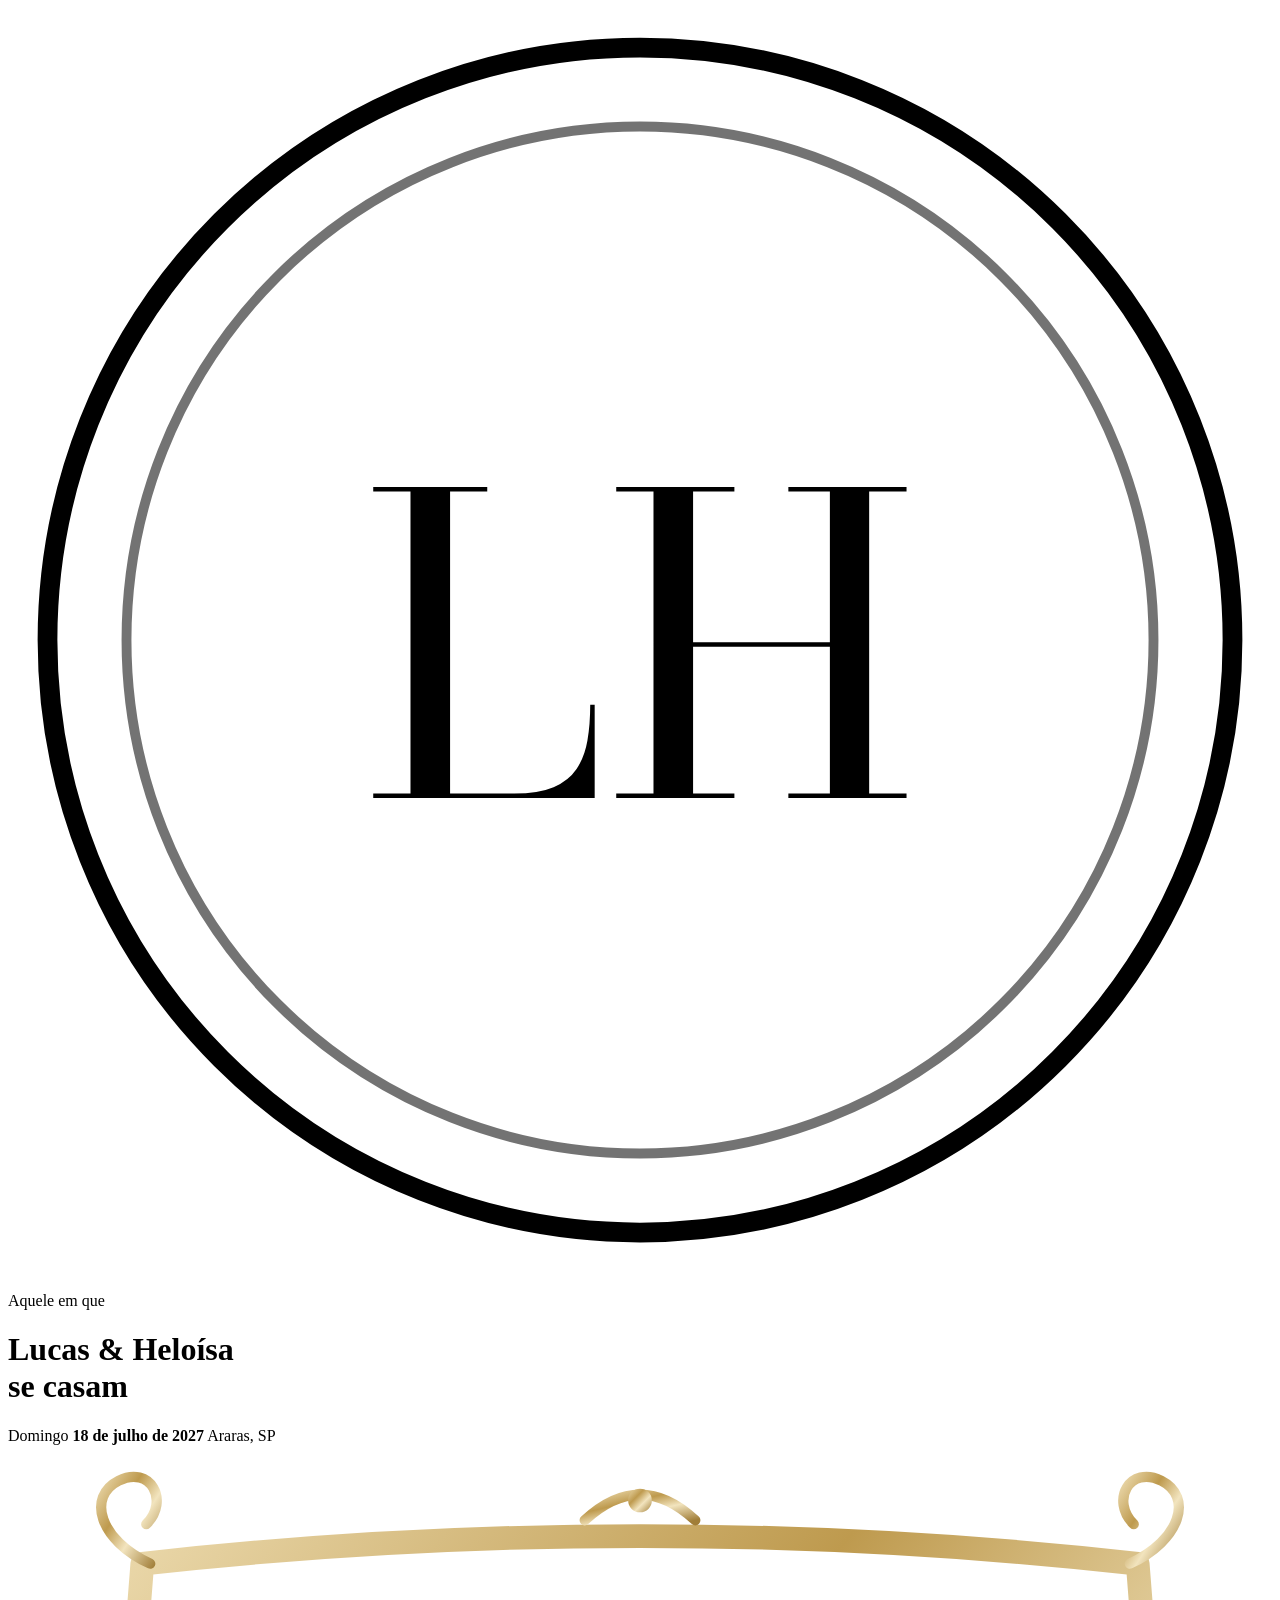
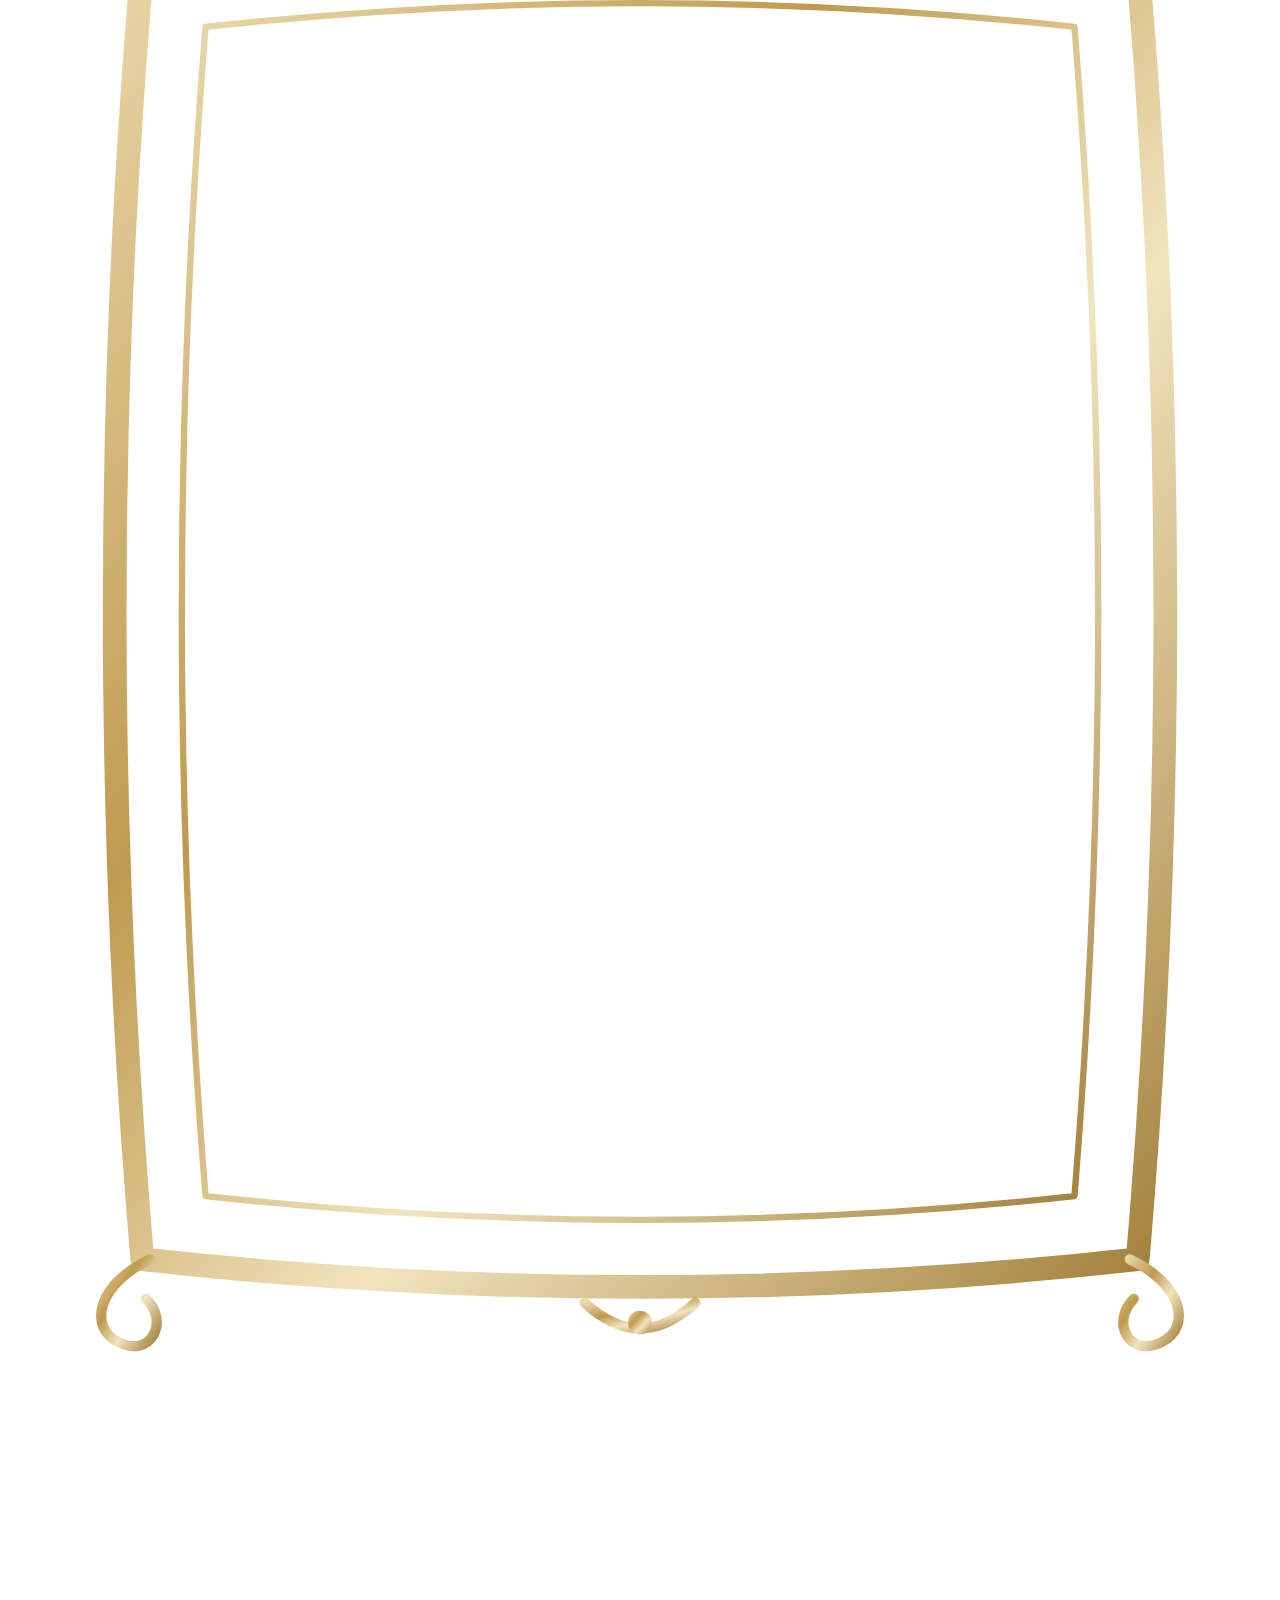
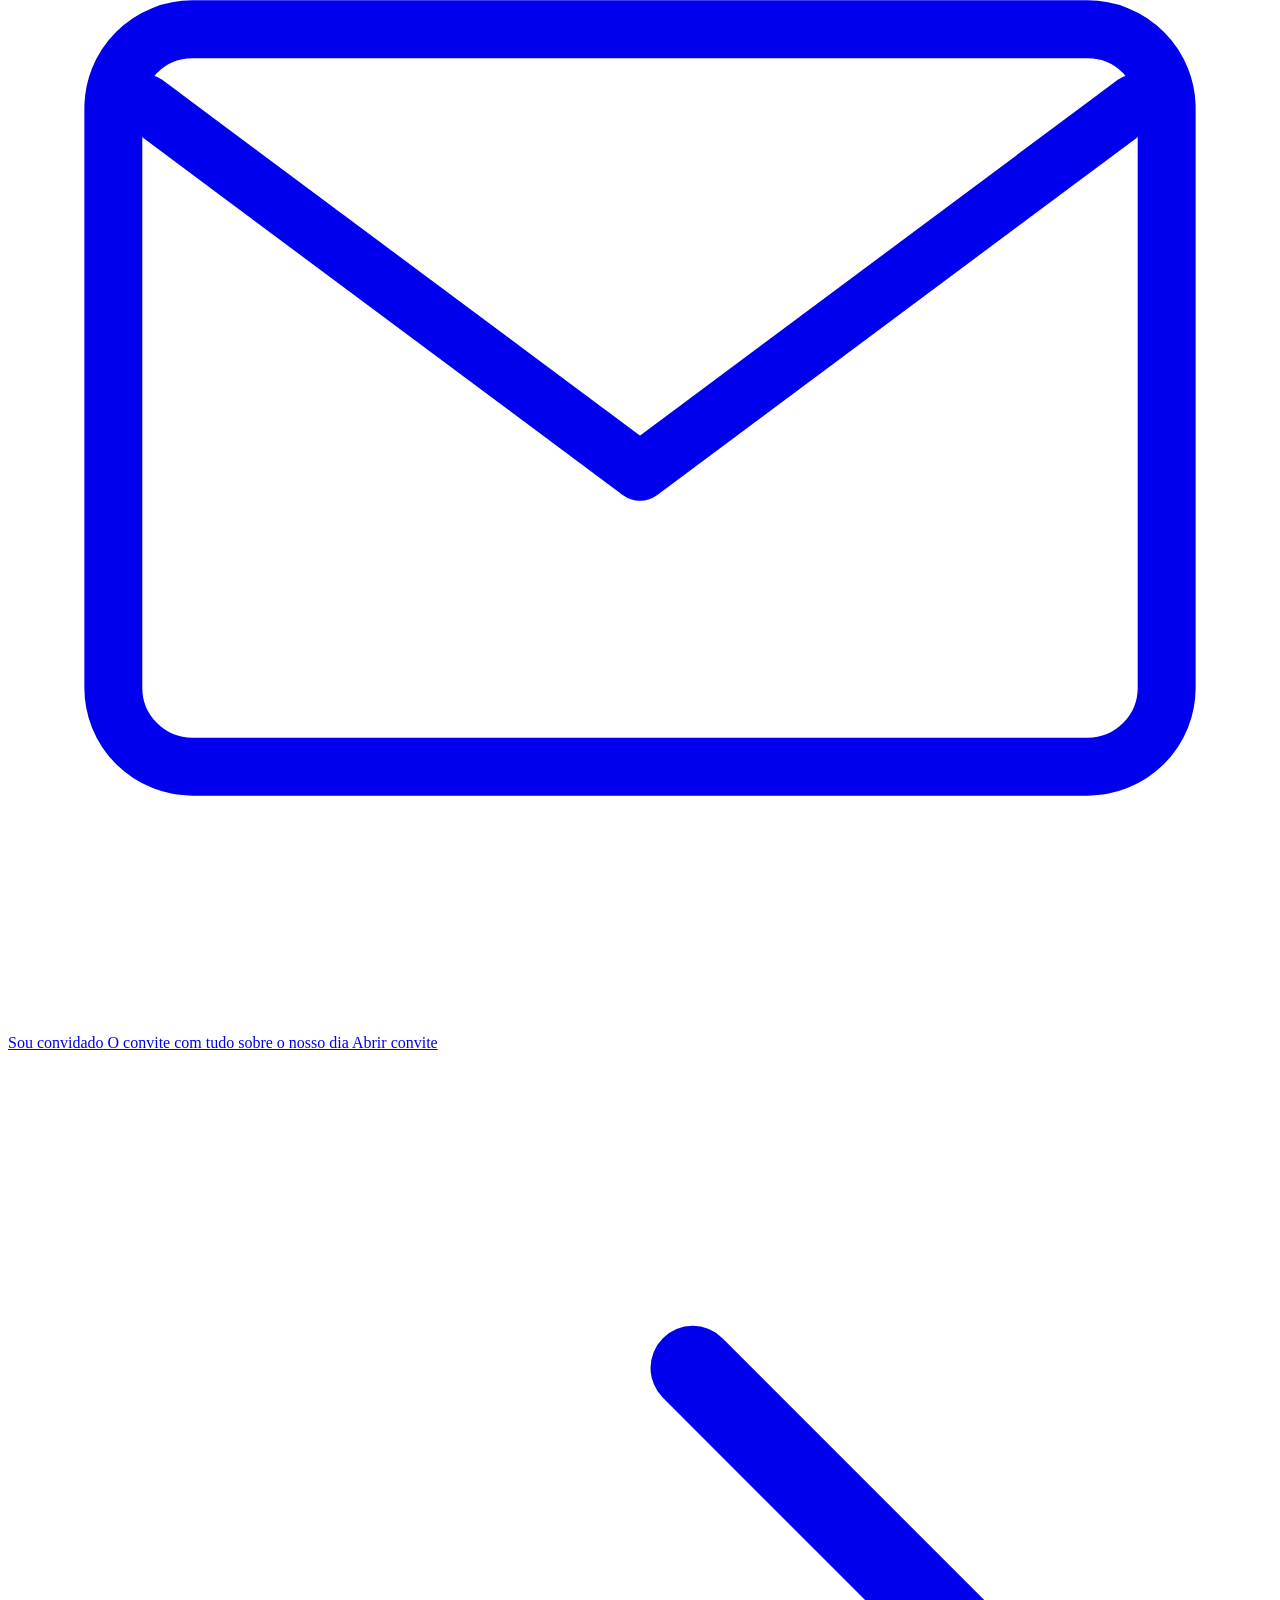
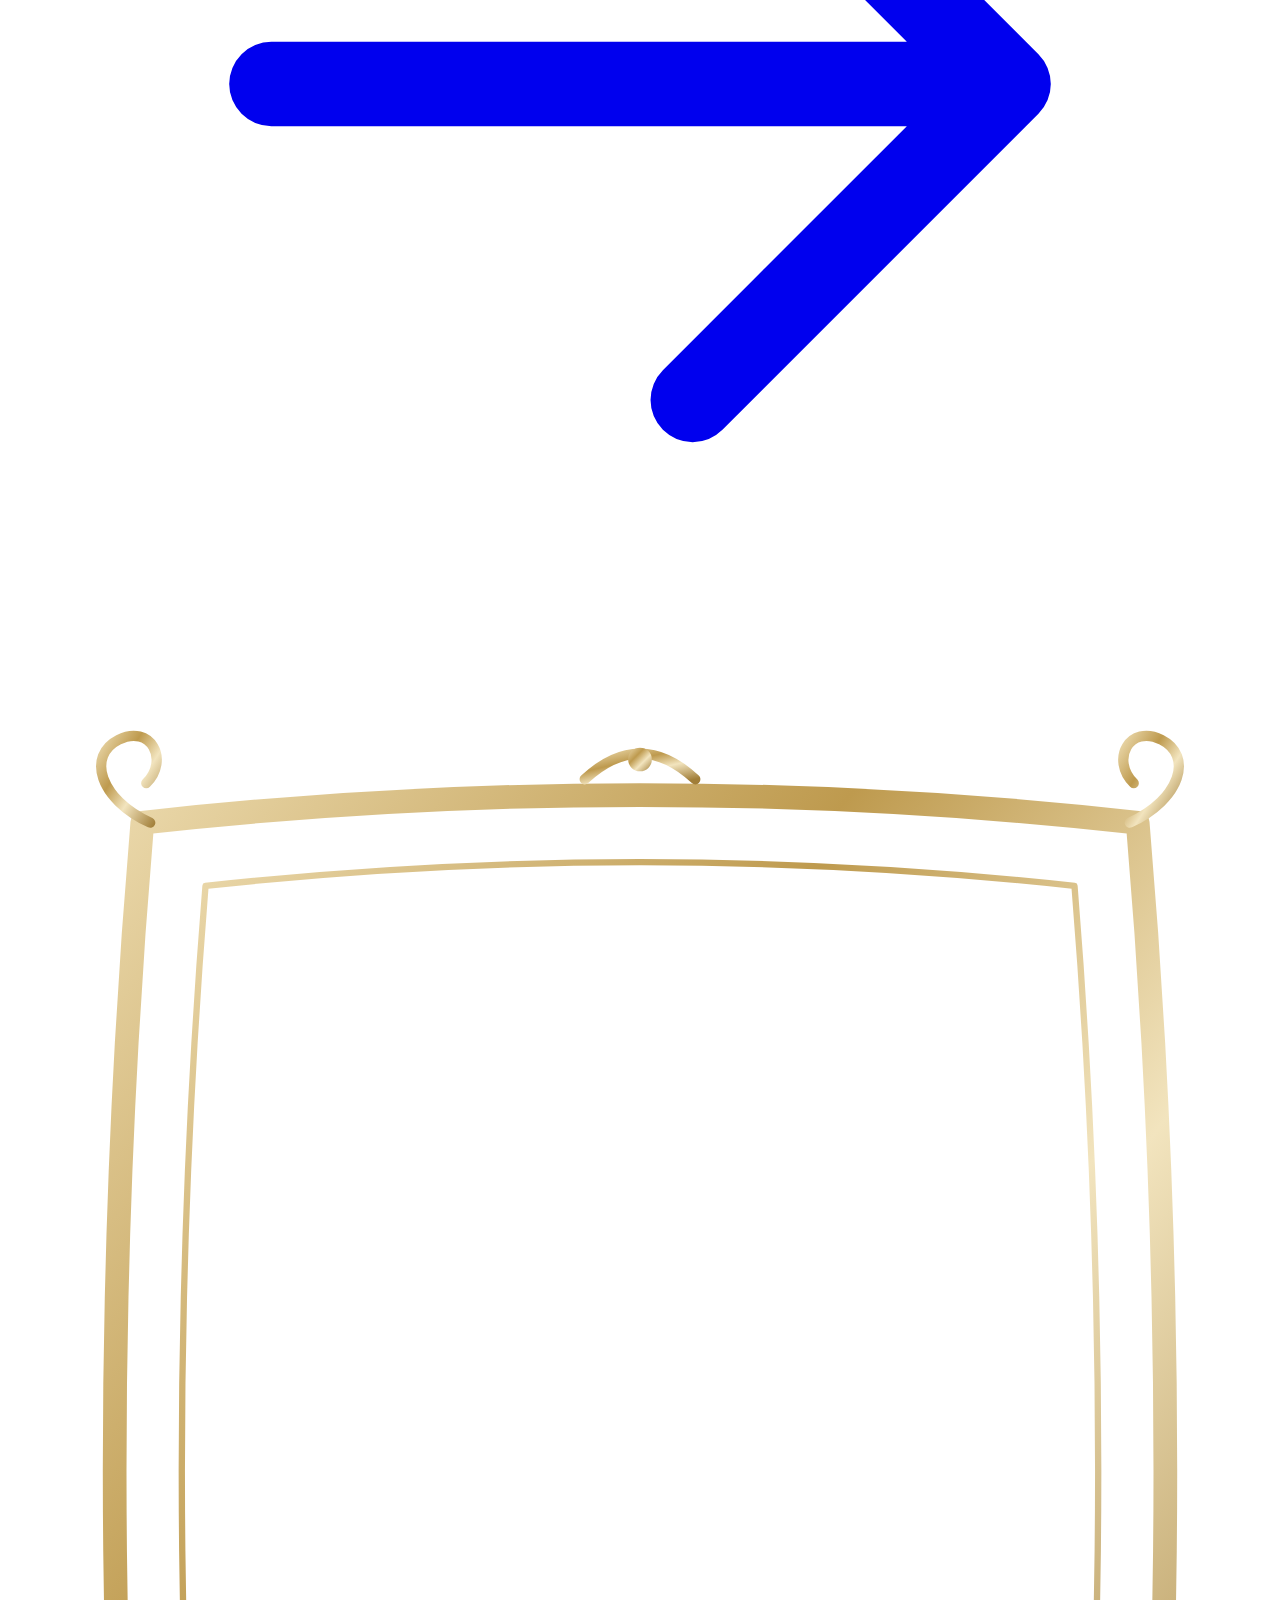
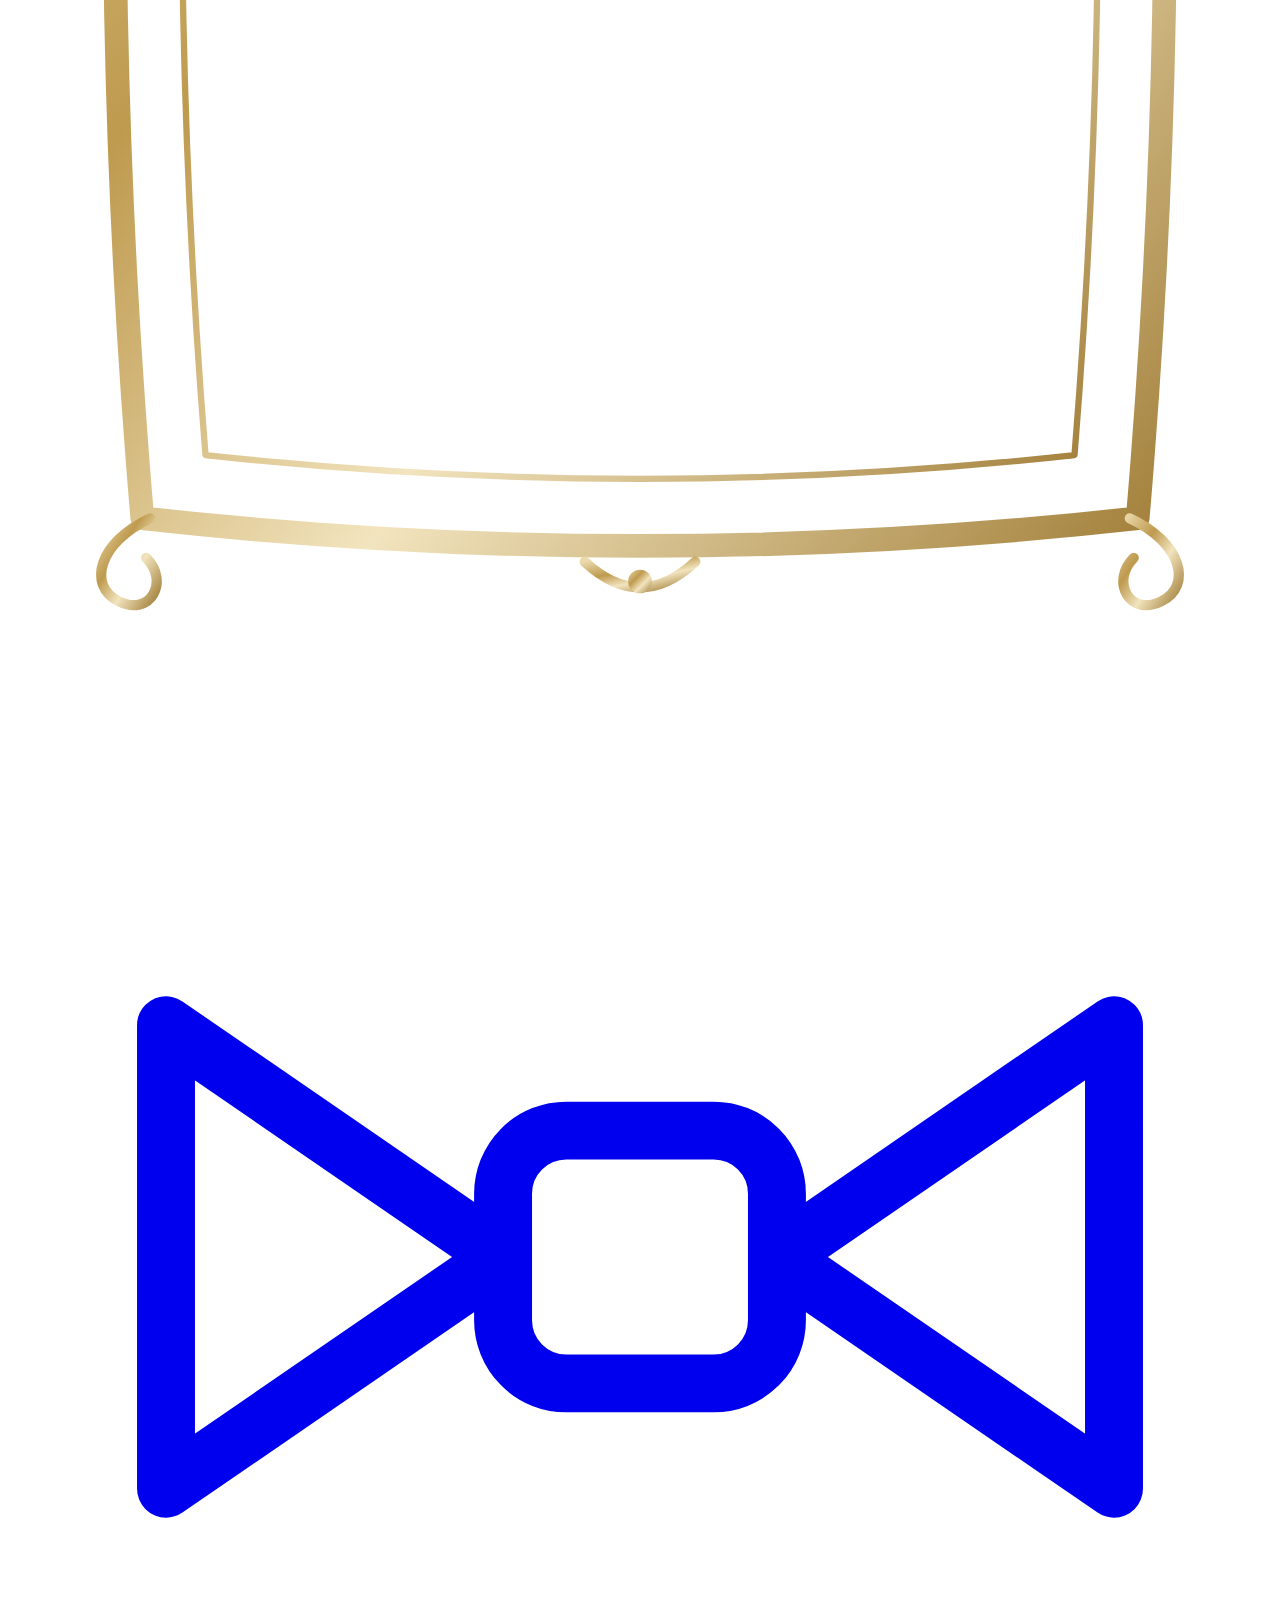
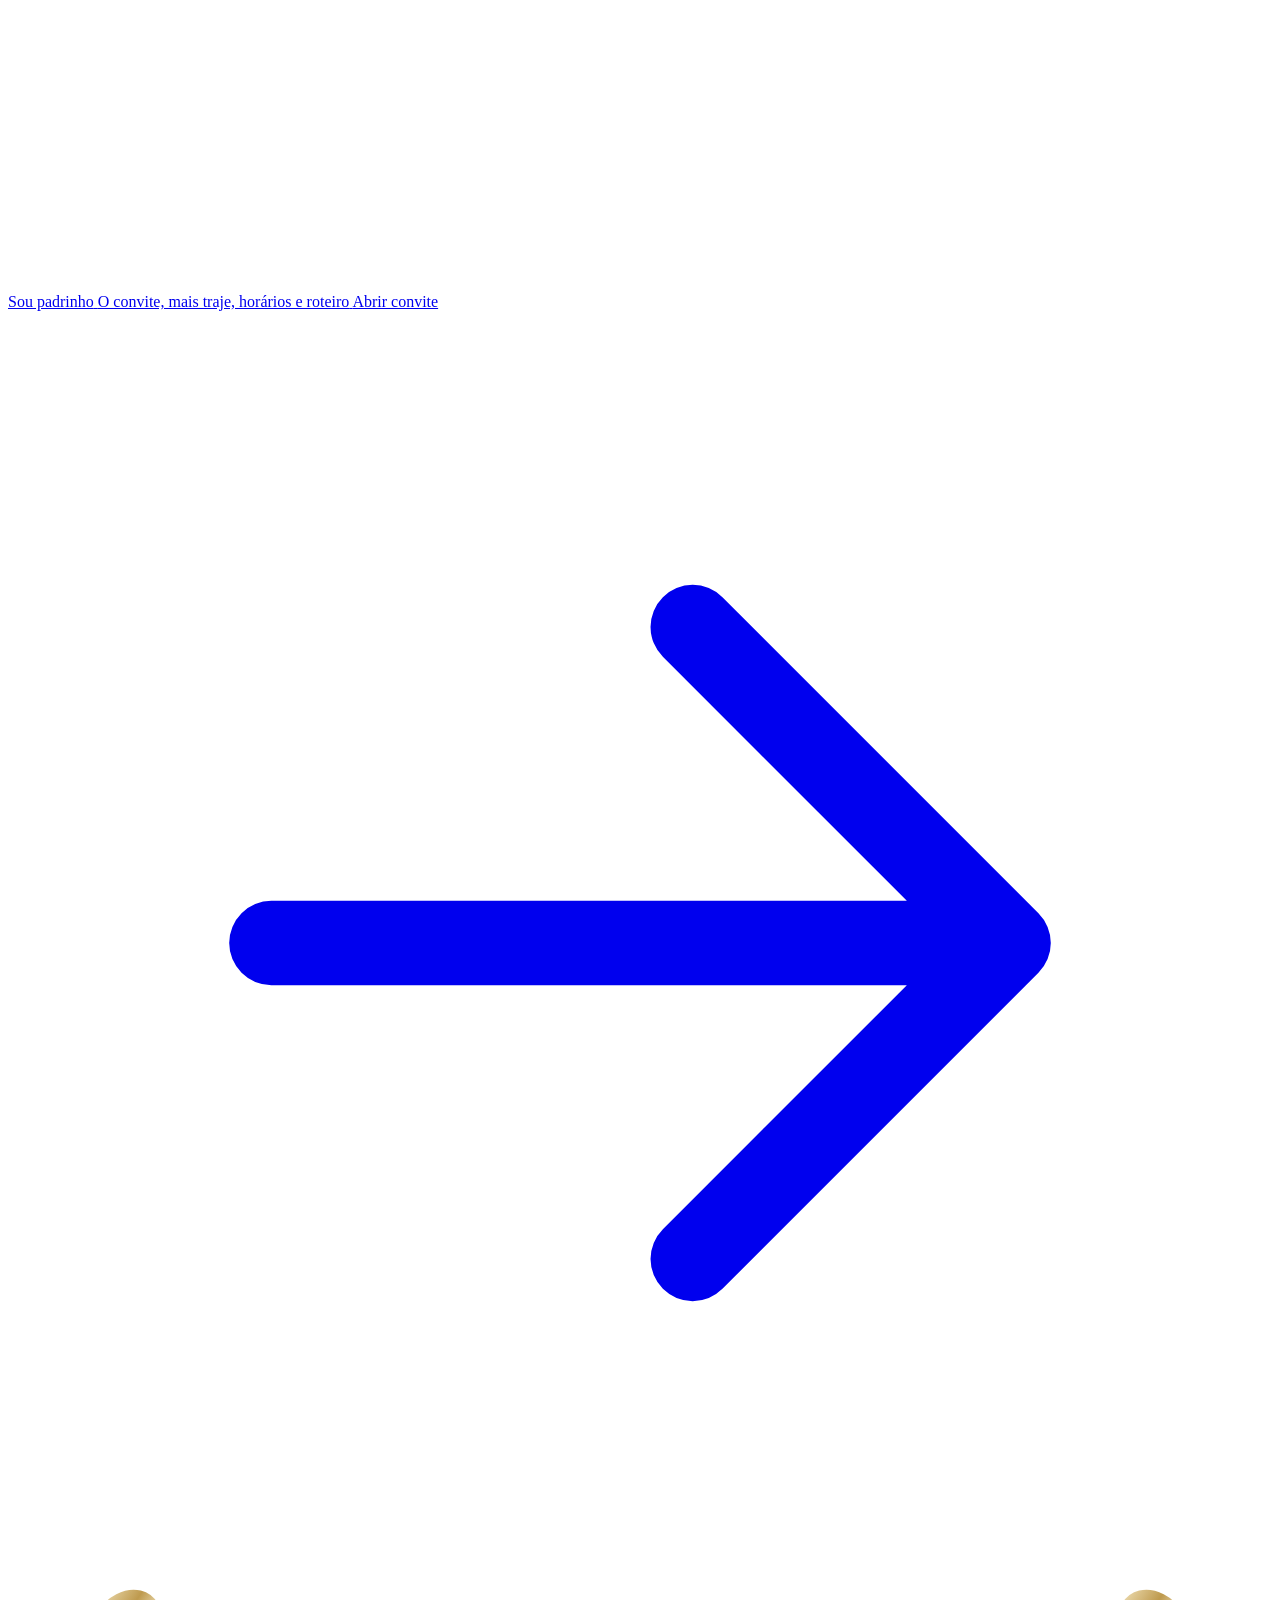
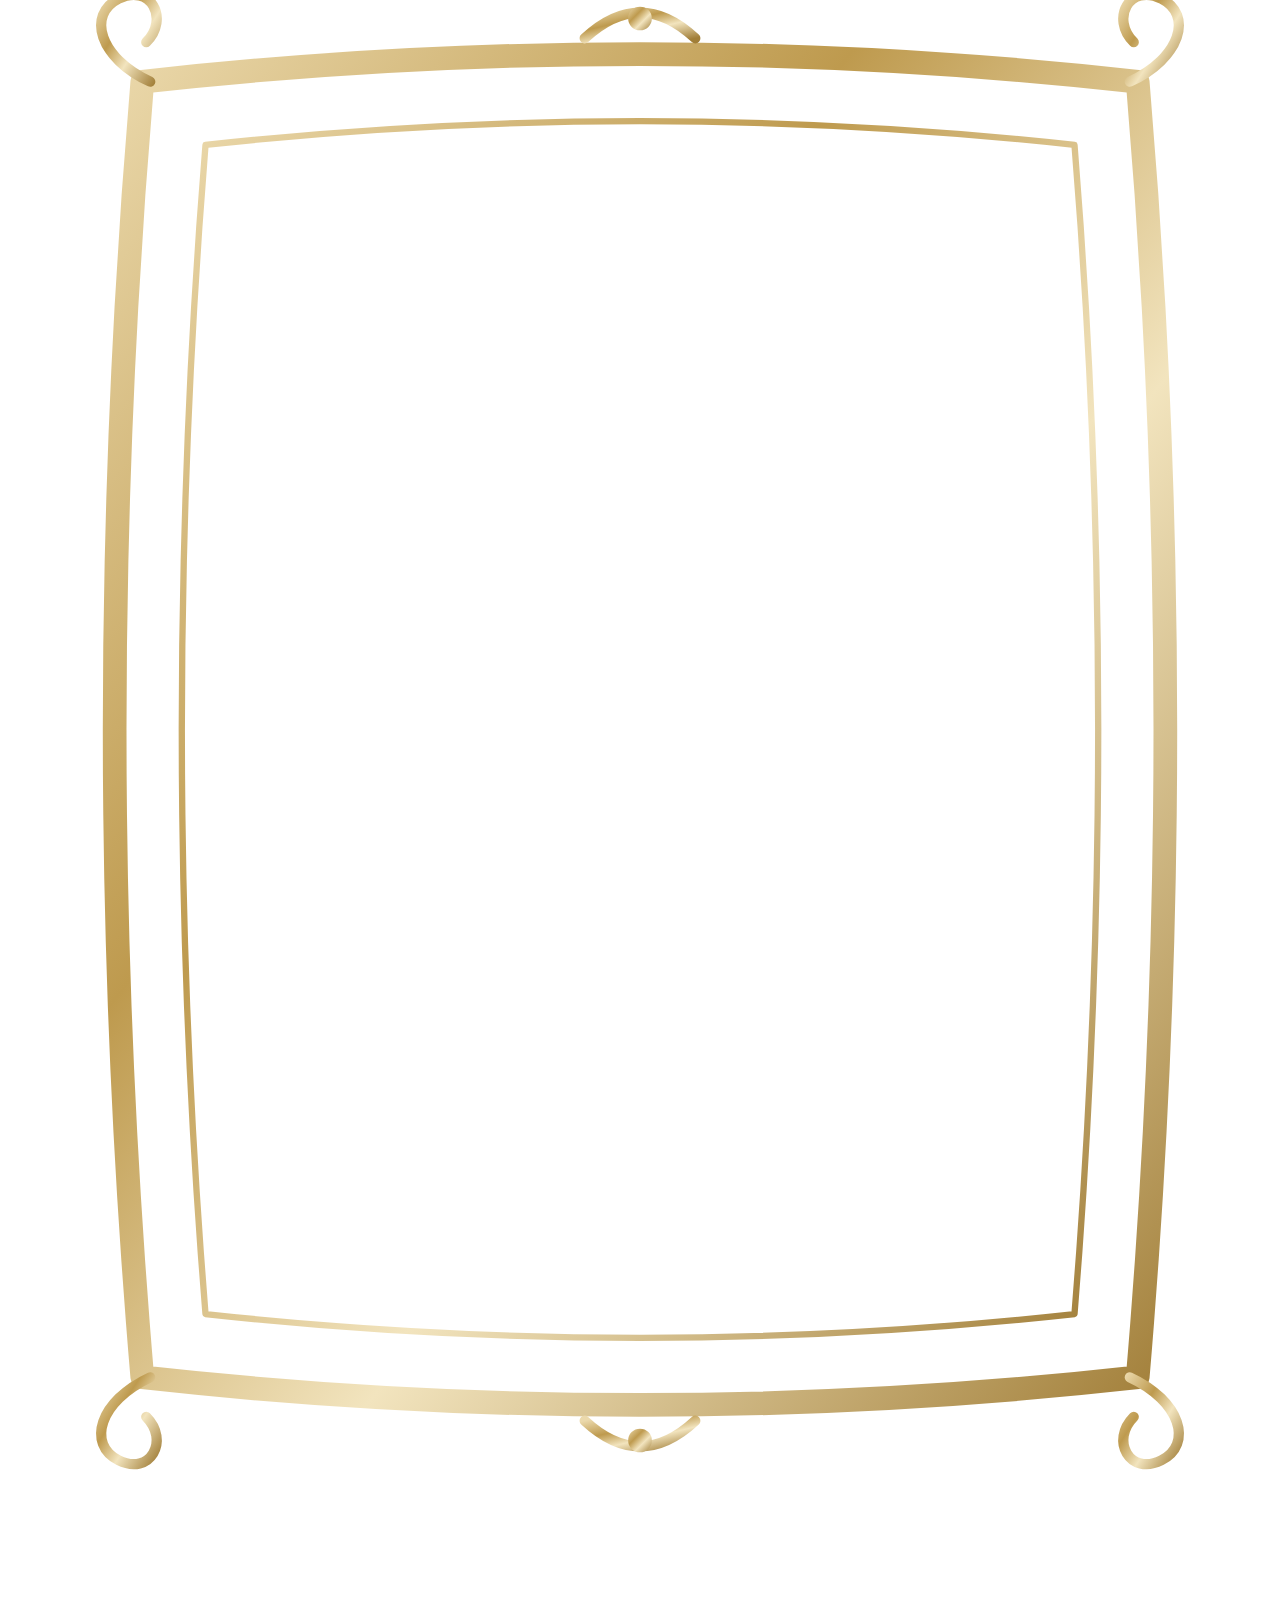
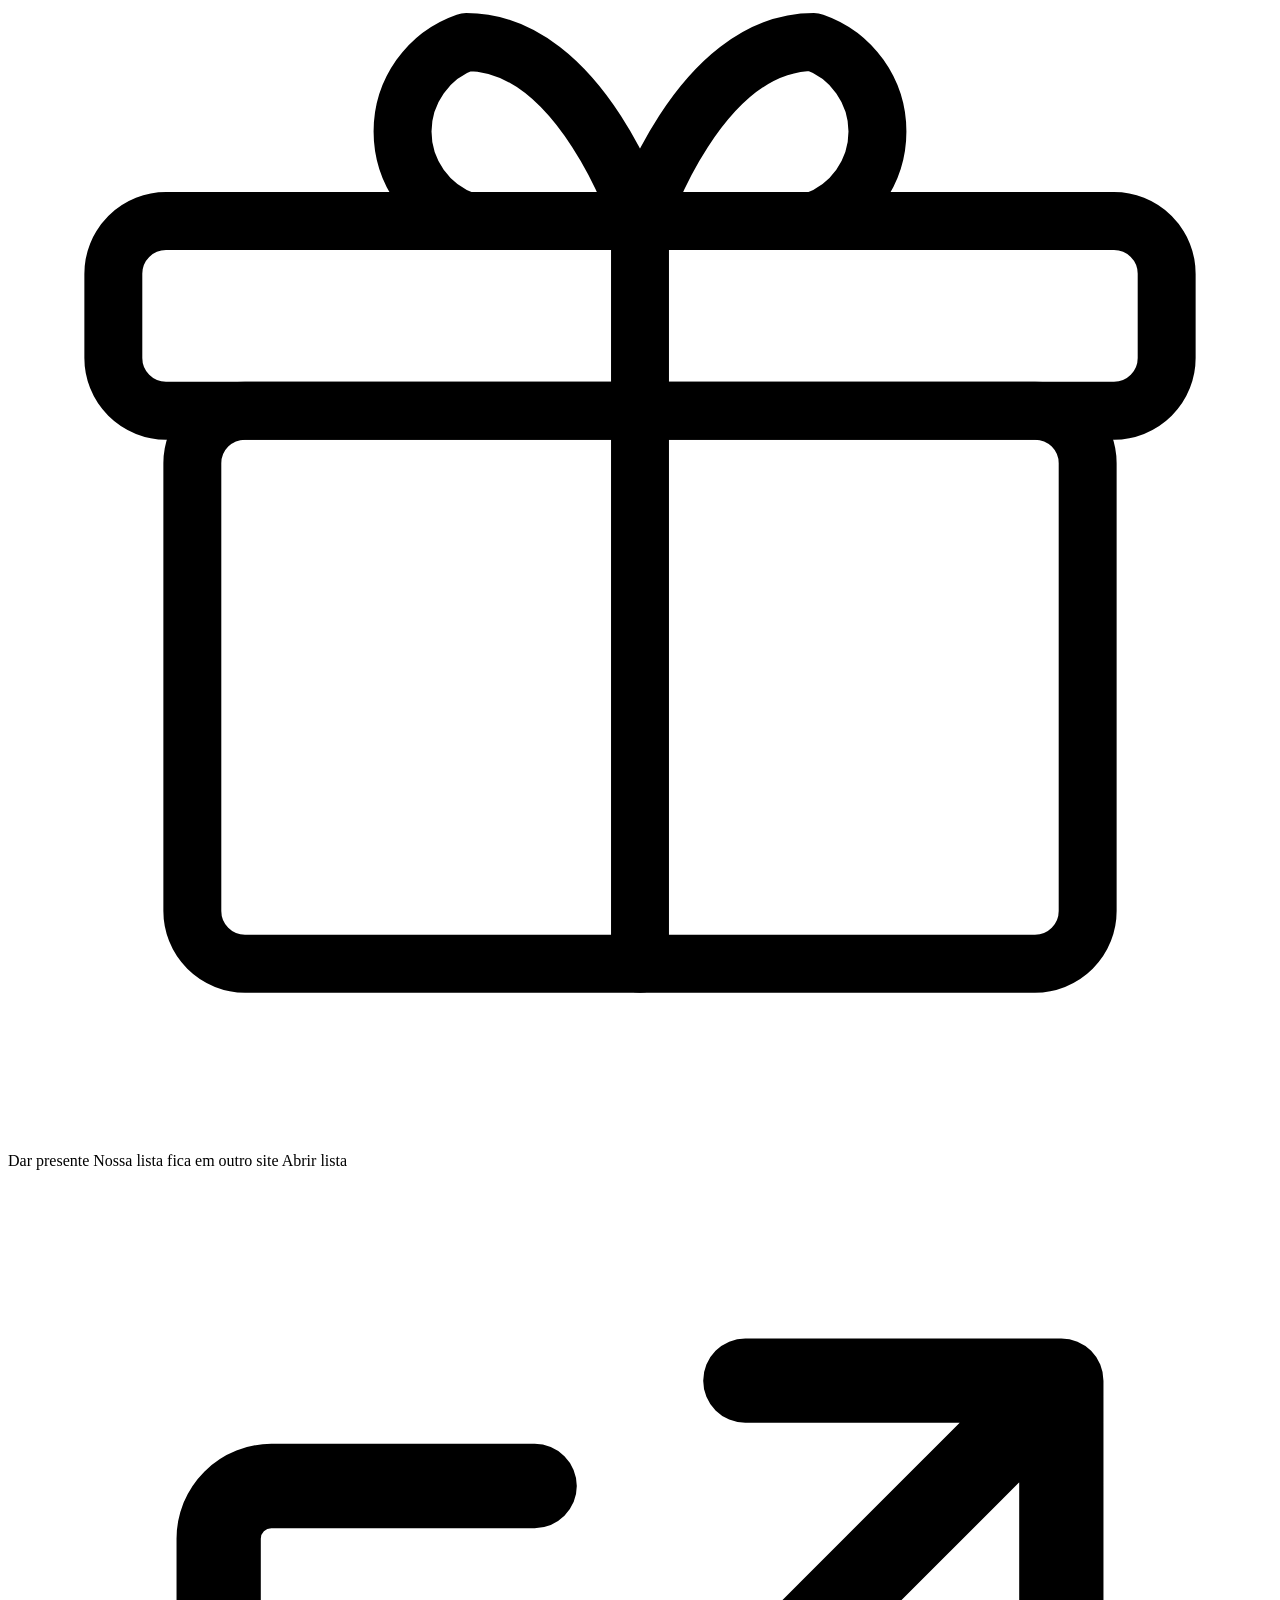
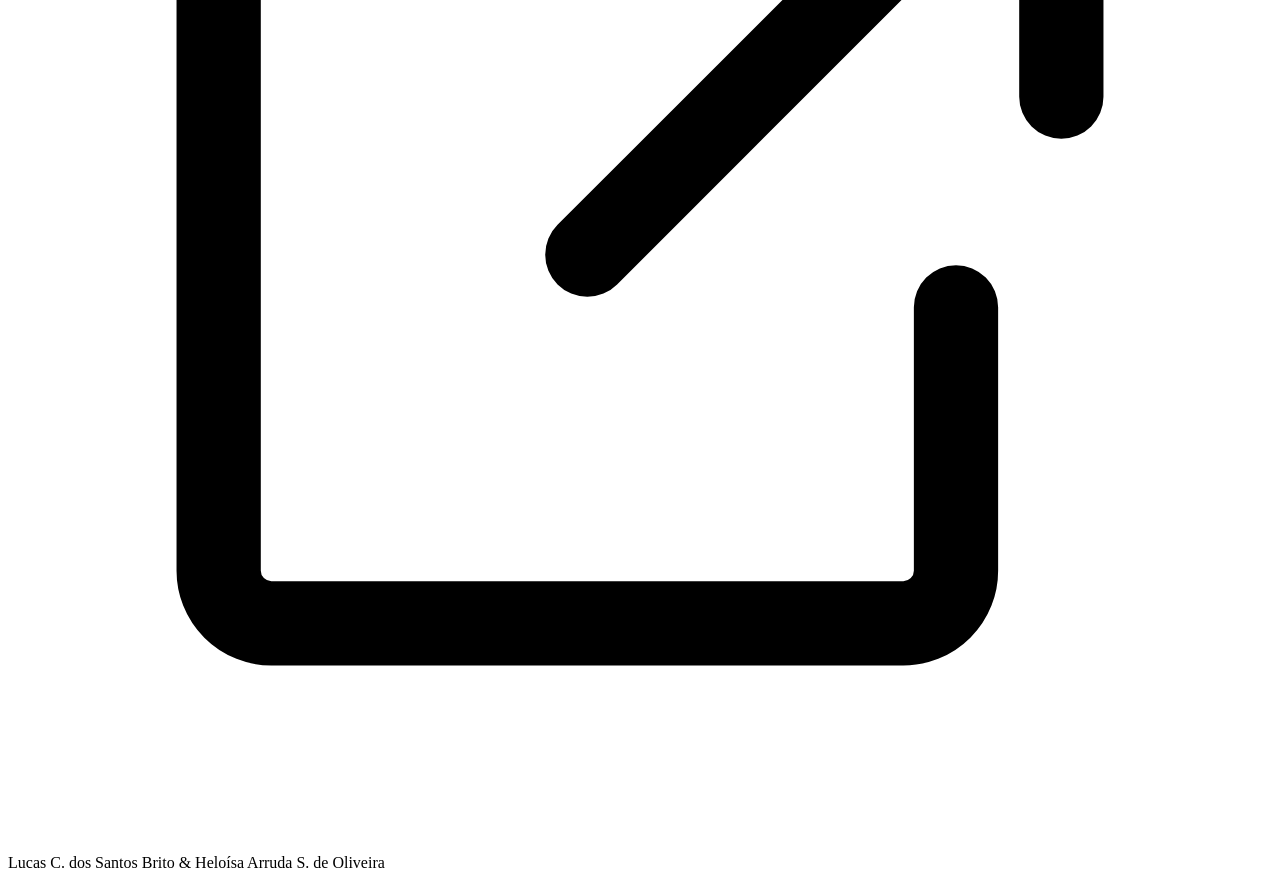
==== index.html @ 47e64bf3 "Add files via upload" ====
<!DOCTYPE html>
<html lang="pt-BR">
<head>
<meta charset="utf-8">
<meta name="viewport" content="width=device-width, initial-scale=1">
<title>Lucas &amp; Heloísa — 18 de julho de 2027</title>
<meta name="description" content="Aquele em que Lucas e Heloísa se casam. Convite, informações do dia e lista de presentes.">
<meta name="theme-color" content="#FFFBF6">

<meta property="og:title" content="Lucas &amp; Heloísa — 18 de julho de 2027">
<meta property="og:description" content="Aquele em que Lucas e Heloísa se casam.">
<meta property="og:type" content="website">

<link rel="icon" href="data:image/svg+xml,<svg xmlns='http://www.w3.org/2000/svg' viewBox='0 0 64 64'><circle cx='32' cy='32' r='30' fill='%23FFFBF6' stroke='%23BE9A4E' stroke-width='3'/><text x='32' y='42' text-anchor='middle' font-family='Georgia,serif' font-size='26' fill='%23A9502F'>LH</text></svg>">

<link rel="preconnect" href="https://fonts.googleapis.com">
<link rel="preconnect" href="https://fonts.gstatic.com" crossorigin>
<link href="https://fonts.googleapis.com/css2?family=Bodoni+Moda:opsz,wght@6..96,400;6..96,500&family=Jost:wght@300;400;500&family=Parisienne&display=swap" rel="stylesheet">
<link rel="stylesheet" href="assets/estilo.css">
</head>

<body class="pagina-inicial">

<!-- ===== moldura dourada reutilizável ===== -->
<svg width="0" height="0" style="position:absolute" aria-hidden="true" focusable="false">
  <defs>
    <linearGradient id="ouro" x1="0" y1="0" x2="1" y2="1">
      <stop offset="0" stop-color="#EBD9AC"/>
      <stop offset=".35" stop-color="#BE9A4E"/>
      <stop offset=".62" stop-color="#F2E4BE"/>
      <stop offset="1" stop-color="#A17E38"/>
    </linearGradient>
    <symbol id="moldura" viewBox="0 0 320 380">
      <g fill="none" stroke="url(#ouro)" stroke-linecap="round" stroke-linejoin="round" vector-effect="non-scaling-stroke">
        <path d="M34 26 Q160 12 286 26 Q300 190 286 354 Q160 368 34 354 Q20 190 34 26 Z" stroke-width="6"/>
        <path d="M50 42 Q160 30 270 42 Q282 190 270 338 Q160 350 50 338 Q38 190 50 42 Z" stroke-width="1.6"/>
        <path d="M36 26c-13-6-16-17-8-21 8-4 13 5 7 11" stroke-width="2.6"/>
        <path d="M284 26c13-6 16-17 8-21-8-4-13 5-7 11" stroke-width="2.6"/>
        <path d="M36 354c-13 6-16 17-8 21 8 4 13-5 7-11" stroke-width="2.6"/>
        <path d="M284 354c13 6 16 17 8 21-8 4-13-5-7-11" stroke-width="2.6"/>
        <path d="M146 15q14-13 28 0" stroke-width="2.6"/>
        <path d="M146 365q14 13 28 0" stroke-width="2.6"/>
      </g>
      <g fill="url(#ouro)">
        <circle cx="160" cy="10" r="3"/>
        <circle cx="160" cy="370" r="3"/>
      </g>
    </symbol>
  </defs>
</svg>

<div class="petalas" aria-hidden="true"></div>

<main class="parede">

  <svg class="monograma" viewBox="0 0 64 64" aria-hidden="true">
    <circle cx="32" cy="32" r="30" fill="none" stroke="currentColor" stroke-width="1"/>
    <circle cx="32" cy="32" r="26" fill="none" stroke="currentColor" stroke-width=".5" opacity=".55"/>
    <text x="32" y="40" text-anchor="middle" font-family="Bodoni Moda, Georgia, serif" font-size="21" fill="currentColor">LH</text>
  </svg>

  <header class="abertura">
    <p class="script">Aquele em que</p>
    <h1>Lucas &amp; Heloísa<br>se casam</h1>
    <p class="data-linha">
      <span>Domingo</span> <i></i> <b>18 de julho de 2027</b> <i></i> <span>Araras, SP</span>
    </p>
  </header>

  <nav class="galeria" aria-label="Escolha o seu convite">

    <a class="quadro" href="convidados.html">
      <svg class="moldura-svg" viewBox="0 0 320 380" preserveAspectRatio="none" aria-hidden="true"><use href="#moldura"/></svg>
      <span class="quadro-icone" aria-hidden="true">
        <svg viewBox="0 0 24 24" fill="none" stroke="currentColor" stroke-width="1.1" stroke-linecap="round" stroke-linejoin="round">
          <rect x="2" y="5" width="20" height="14" rx="1.5"/>
          <path d="M2.6 6.4 12 13.4l9.4-7"/>
        </svg>
      </span>
      <span class="quadro-nome">Sou convidado</span>
      <span class="quadro-nota">O convite com tudo sobre o nosso dia</span>
      <span class="quadro-acao">
        Abrir convite
        <svg viewBox="0 0 24 24" fill="none" stroke="currentColor" stroke-width="1.6" stroke-linecap="round" stroke-linejoin="round" aria-hidden="true"><path d="M5 12h14M13 6l6 6-6 6"/></svg>
      </span>
    </a>

    <a class="quadro" href="padrinhos.html">
      <svg class="moldura-svg" viewBox="0 0 320 380" preserveAspectRatio="none" aria-hidden="true"><use href="#moldura"/></svg>
      <span class="quadro-icone" aria-hidden="true">
        <svg viewBox="0 0 24 24" fill="none" stroke="currentColor" stroke-width="1.1" stroke-linecap="round" stroke-linejoin="round">
          <path d="M9.4 12 3 7.6v8.8L9.4 12z"/>
          <path d="M14.6 12 21 7.6v8.8L14.6 12z"/>
          <rect x="9.4" y="9.6" width="5.2" height="4.8" rx="1.2"/>
        </svg>
      </span>
      <span class="quadro-nome">Sou padrinho</span>
      <span class="quadro-nota">O convite, mais traje, horários e roteiro</span>
      <span class="quadro-acao">
        Abrir convite
        <svg viewBox="0 0 24 24" fill="none" stroke="currentColor" stroke-width="1.6" stroke-linecap="round" stroke-linejoin="round" aria-hidden="true"><path d="M5 12h14M13 6l6 6-6 6"/></svg>
      </span>
    </a>

    <a class="quadro" data-link="presentes">
      <svg class="moldura-svg" viewBox="0 0 320 380" preserveAspectRatio="none" aria-hidden="true"><use href="#moldura"/></svg>
      <span class="quadro-icone" aria-hidden="true">
        <svg viewBox="0 0 24 24" fill="none" stroke="currentColor" stroke-width="1.1" stroke-linecap="round" stroke-linejoin="round">
          <rect x="3.5" y="10" width="17" height="10.5" rx="1"/>
          <rect x="2" y="6.4" width="20" height="3.6" rx="1"/>
          <path d="M12 6.4v14.1"/>
          <path d="M12 6.4S10.9 3 8.7 3a1.8 1.8 0 0 0 0 3.4H12z"/>
          <path d="M12 6.4S13.1 3 15.3 3a1.8 1.8 0 0 1 0 3.4H12z"/>
        </svg>
      </span>
      <span class="quadro-nome">Dar presente</span>
      <span class="quadro-nota">Nossa lista fica em outro site</span>
      <span class="quadro-acao">
        Abrir lista
        <svg viewBox="0 0 24 24" fill="none" stroke="currentColor" stroke-width="1.6" stroke-linecap="round" stroke-linejoin="round" aria-hidden="true"><path d="M14 4h6v6M20 4l-9 9M18 14v5a1 1 0 0 1-1 1H5a1 1 0 0 1-1-1V7a1 1 0 0 1 1-1h5"/></svg>
      </span>
      <span class="aviso-pendente" hidden>Lista em breve</span>
    </a>

  </nav>

  <p class="rodape-inicial">Lucas C. dos Santos Brito &amp; Heloísa Arruda S. de Oliveira</p>

</main>

<script src="assets/config.js"></script>
<script src="assets/site.js"></script>
</body>
</html>
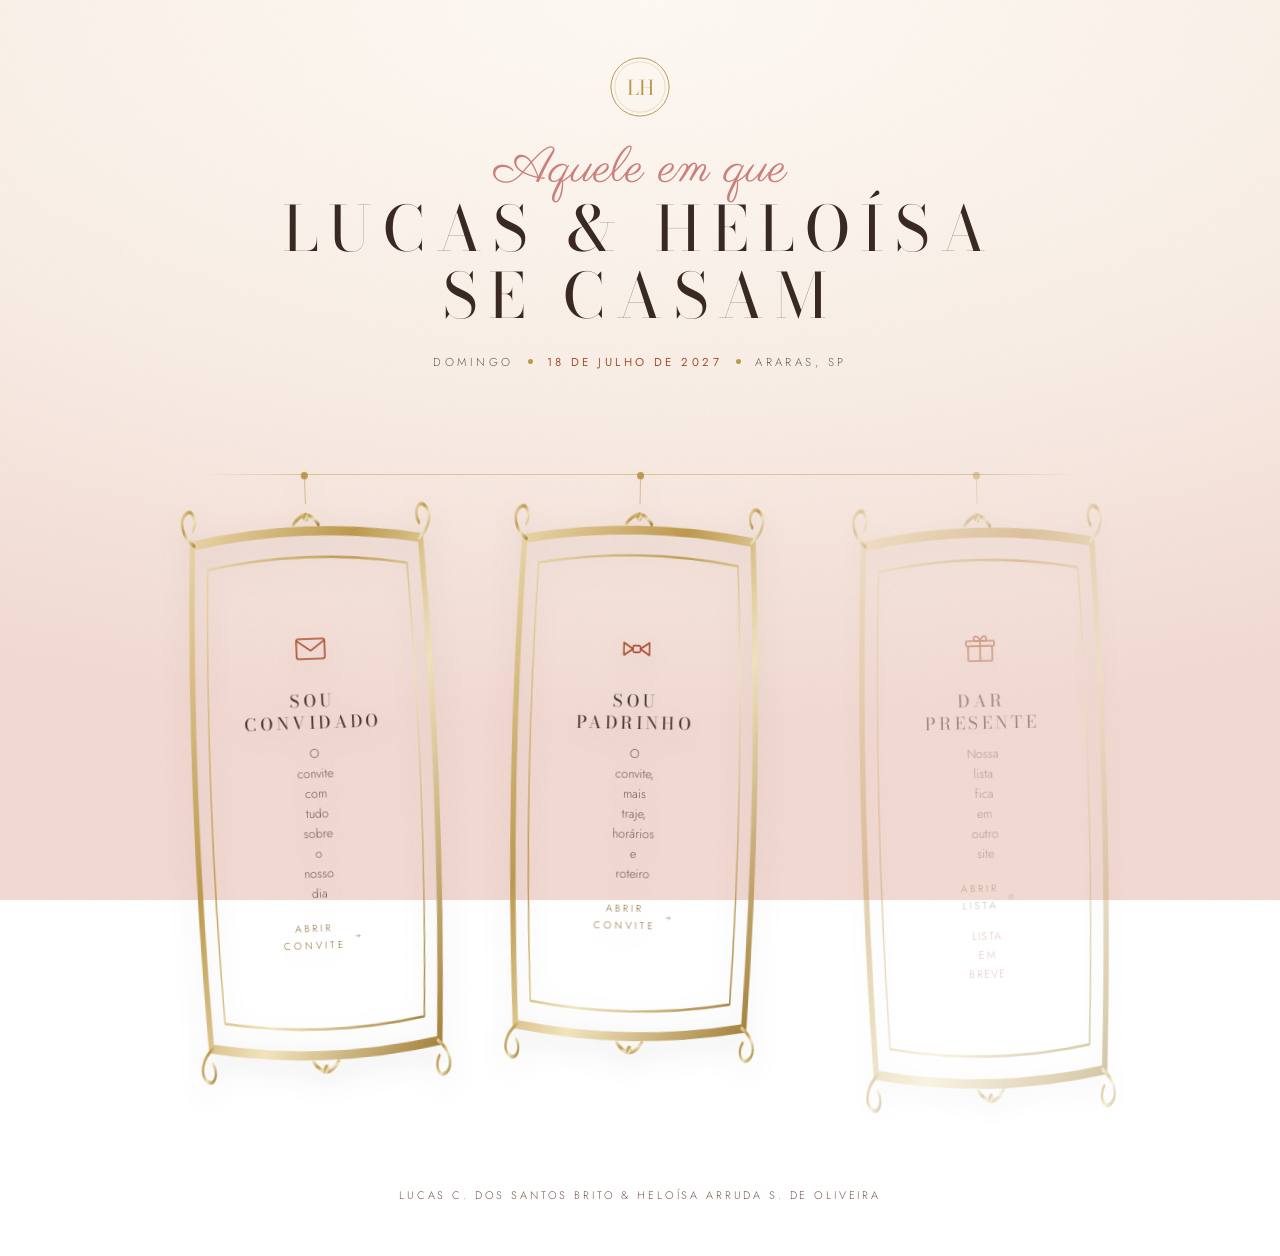
==== commit 8cee3b4f: "Update index.html" ====
--- a/index.html
+++ b/index.html
@@ -13,12 +13,790 @@
 
 <link rel="icon" href="data:image/svg+xml,<svg xmlns='http://www.w3.org/2000/svg' viewBox='0 0 64 64'><circle cx='32' cy='32' r='30' fill='%23FFFBF6' stroke='%23BE9A4E' stroke-width='3'/><text x='32' y='42' text-anchor='middle' font-family='Georgia,serif' font-size='26' fill='%23A9502F'>LH</text></svg>">
 
+<script>
+/* =========================================================
+   EDITE SOMENTE ESTE ARQUIVO.
+   Tudo que muda de link ou de horário está aqui dentro.
+   Deixe o texto entre aspas. Não apague as vírgulas.
+   ========================================================= */
+
+window.CONFIG = {
+
+  /* ---- Links externos ---------------------------------- */
+
+  // Site da lista de presentes (o botão "Dar presente" leva pra cá)
+  presentes: "",
+
+  // Álbum compartilhado de fotos (Google Fotos, iCloud, etc.)
+  album: "",
+
+  // Confirmação de presença dos convidados.
+  // Pode ser um formulário (Google Forms) ou um link de WhatsApp, ex.:
+  // "https://wa.me/5519999999999?text=Ol%C3%A1!%20Confirmo%20minha%20presen%C3%A7a"
+  rsvp: "",
+
+  // Confirmação de presença dos padrinhos (pode ser o mesmo link acima)
+  rsvpPadrinhos: "",
+
+  // Grupo de WhatsApp dos padrinhos e madrinhas
+  grupoPadrinhos: "",
+
+
+  /* ---- Data e horários --------------------------------- */
+
+  // Momento exato da cerimônia, no formato AAAA-MM-DDTHH:MM:SS-03:00
+  cerimonia: "2027-07-18T17:00:00-03:00",
+
+  // Textos de horário que aparecem nas páginas
+  horaCerimonia: "17h",
+  chegadaConvidados: "16h30",
+  chegadaPadrinhos: "15h",
+  horaFotos: "15h30",
+  horaJantar: "19h",
+  horaFesta: "21h",
+
+
+  /* ---- Traje dos padrinhos e madrinhas ----------------- */
+  // Troque pelos combinados de vocês. Os círculos coloridos
+  // da página usam os códigos de cor logo abaixo.
+
+  trajePadrinhos: "Terno em tom grafite, camisa branca e gravata lisa.",
+  trajeMadrinhas: "Vestido longo, tecido encorpado por causa do frio.",
+
+  // Cores do traje (código hexadecimal) e o nome que aparece embaixo
+  coresTraje: [
+    { cor: "#4A4E4D", nome: "Grafite" },
+    { cor: "#6B5B4A", nome: "Terra" },
+    { cor: "#A9502F", nome: "Terracota" },
+    { cor: "#CD827B", nome: "Rosé" }
+  ]
+
+};
+
+</script>
+
 <link rel="preconnect" href="https://fonts.googleapis.com">
 <link rel="preconnect" href="https://fonts.gstatic.com" crossorigin>
 <link href="https://fonts.googleapis.com/css2?family=Bodoni+Moda:opsz,wght@6..96,400;6..96,500&family=Jost:wght@300;400;500&family=Parisienne&display=swap" rel="stylesheet">
-<link rel="stylesheet" href="assets/estilo.css">
+<style>
+/* =========================================================
+   Lucas & Heloísa — 18.07.2027
+   Paleta: branco quente, rosa, terracota, dourado
+   ========================================================= */
+
+:root {
+  --papel: #FFFBF6;
+  --papel-2: #FAEFE6;
+  --blush: #F3DBD4;
+  --rosa: #CD827B;
+  --rosa-claro: #E9BDB6;
+  --terracota: #A9502F;
+  --terracota-2: #C57A54;
+  --dourado: #BE9A4E;
+  --dourado-2: #E9D4A3;
+  --dourado-escuro: #8A6A2C;
+  --tinta: #3A2823;
+  --tinta-2: #75594F;
+
+  --display: "Bodoni Moda", Georgia, "Times New Roman", serif;
+  --script: "Parisienne", "Segoe Script", cursive;
+  --corpo: "Jost", "Helvetica Neue", Arial, sans-serif;
+
+  --envelope: 1040px;
+  --raio: 2px;
+}
+
+*, *::before, *::after { box-sizing: border-box; }
+
+html { scroll-behavior: smooth; }
+
+body {
+  margin: 0;
+  background: var(--papel);
+  color: var(--tinta);
+  font-family: var(--corpo);
+  font-weight: 300;
+  font-size: clamp(15px, 0.6vw + 13px, 17px);
+  line-height: 1.75;
+  overflow-x: hidden;
+  -webkit-font-smoothing: antialiased;
+}
+
+/* textura de papel */
+body::after {
+  content: "";
+  position: fixed;
+  inset: 0;
+  pointer-events: none;
+  z-index: 60;
+  opacity: .22;
+  background-image: url("data:image/svg+xml;utf8,<svg xmlns='http://www.w3.org/2000/svg' width='140' height='140'><filter id='n'><feTurbulence type='fractalNoise' baseFrequency='.85' numOctaves='3'/></filter><rect width='140' height='140' filter='url(%23n)' opacity='.35'/></svg>");
+  mix-blend-mode: multiply;
+}
+
+img { max-width: 100%; display: block; }
+[hidden] { display: none !important; }
+a { color: inherit; }
+
+:focus-visible {
+  outline: 2px solid var(--terracota);
+  outline-offset: 4px;
+  border-radius: var(--raio);
+}
+
+/* =========================================================
+   Tipografia
+   ========================================================= */
+
+.script {
+  font-family: var(--script);
+  font-weight: 400;
+  color: var(--terracota);
+  font-size: clamp(28px, 4.4vw, 50px);
+  line-height: 1;
+  margin: 0;
+}
+
+.titulo {
+  font-family: var(--display);
+  font-weight: 400;
+  font-style: normal;
+  text-transform: uppercase;
+  letter-spacing: .16em;
+  font-size: clamp(24px, 4.2vw, 44px);
+  line-height: 1.16;
+  margin: 0;
+}
+
+.titulo-menor {
+  font-family: var(--display);
+  font-weight: 400;
+  text-transform: uppercase;
+  letter-spacing: .2em;
+  font-size: clamp(15px, 1.3vw, 18px);
+  margin: 0 0 10px;
+}
+
+.rotulo {
+  display: block;
+  font-family: var(--corpo);
+  text-transform: uppercase;
+  letter-spacing: .34em;
+  font-size: 10.5px;
+  font-weight: 400;
+  color: var(--dourado-escuro);
+  margin: 0 0 14px;
+}
+
+.texto { margin: 0 0 16px; color: var(--tinta-2); }
+.texto:last-child { margin-bottom: 0; }
+
+.centro { text-align: center; }
+
+/* cabeçalho de seção: rótulo + script + título */
+.cartao-titulo { text-align: center; margin-bottom: clamp(36px, 5vw, 64px); }
+.cartao-titulo .script { margin-bottom: -.18em; }
+
+/* fio ornamental */
+.fio {
+  display: flex;
+  align-items: center;
+  justify-content: center;
+  gap: 12px;
+  margin: 22px auto;
+  max-width: 220px;
+  color: var(--dourado);
+}
+.fio::before, .fio::after {
+  content: "";
+  flex: 1;
+  height: 1px;
+  background: currentColor;
+  opacity: .5;
+}
+.fio span { font-size: 8px; letter-spacing: .4em; }
+
+/* =========================================================
+   Estrutura
+   ========================================================= */
+
+.secao { padding: clamp(58px, 8.5vw, 112px) 22px; position: relative; }
+.envelope { width: 100%; max-width: var(--envelope); margin-inline: auto; }
+
+.secao-blush { background: var(--blush); }
+.secao-creme { background: var(--papel-2); }
+
+.secao-terra { background: var(--terracota); color: var(--papel-2); }
+.secao-terra .script { color: var(--dourado-2); }
+.secao-terra .rotulo { color: var(--dourado-2); }
+.secao-terra .texto { color: rgba(255, 251, 246, .82); }
+.secao-terra .fio { color: var(--dourado-2); }
+
+/* =========================================================
+   Moldura dourada (elemento-assinatura)
+   ========================================================= */
+
+.moldura-svg {
+  position: absolute;
+  inset: 0;
+  width: 100%;
+  height: 100%;
+  overflow: visible;
+  pointer-events: none;
+}
+
+/* =========================================================
+   Página inicial — a parede de quadros
+   ========================================================= */
+
+.pagina-inicial {
+  background: radial-gradient(120% 80% at 50% 0%, var(--papel) 0%, var(--papel-2) 55%, var(--blush) 100%) no-repeat fixed;
+}
+
+.parede {
+  min-height: 100vh;
+  min-height: 100svh;
+  display: flex;
+  flex-direction: column;
+  justify-content: center;
+  align-items: center;
+  padding: 56px 22px 40px;
+  position: relative;
+  z-index: 1;
+}
+
+.monograma {
+  width: 62px;
+  height: 62px;
+  margin: 0 auto 26px;
+  color: var(--dourado);
+}
+
+.abertura { text-align: center; max-width: 720px; margin: 0 auto; }
+
+.abertura .script { color: var(--rosa); margin-bottom: 2px; }
+
+.abertura h1 {
+  font-family: var(--display);
+  font-weight: 400;
+  text-transform: uppercase;
+  letter-spacing: .18em;
+  font-size: clamp(28px, 6vw, 62px);
+  line-height: 1.08;
+  margin: 0;
+  color: var(--tinta);
+}
+
+.data-linha {
+  display: inline-flex;
+  align-items: center;
+  gap: 14px;
+  margin-top: 22px;
+  font-size: 11.5px;
+  letter-spacing: .3em;
+  text-transform: uppercase;
+  color: var(--tinta-2);
+}
+.data-linha b { font-weight: 400; color: var(--terracota); }
+.data-linha i {
+  width: 5px; height: 5px; border-radius: 50%;
+  background: var(--dourado); display: inline-block;
+}
+
+/* trilho onde os quadros ficam pendurados */
+.galeria {
+  --trilho: 34px;
+  display: flex;
+  flex-wrap: wrap;
+  justify-content: center;
+  align-items: flex-start;
+  gap: clamp(20px, 4vw, 46px);
+  margin: clamp(52px, 7vw, 84px) auto 0;
+  padding-top: var(--trilho);
+  position: relative;
+  width: 100%;
+  max-width: 1000px;
+}
+
+/* o "arame" horizontal */
+.galeria::before {
+  content: "";
+  position: absolute;
+  top: 6px;
+  left: 6%;
+  right: 6%;
+  height: 1px;
+  background: linear-gradient(90deg, transparent, var(--dourado) 12%, var(--dourado) 88%, transparent);
+  opacity: .45;
+}
+
+.quadro {
+  position: relative;
+  width: min(290px, 78vw);
+  aspect-ratio: 320 / 380;
+  display: flex;
+  flex-direction: column;
+  align-items: center;
+  justify-content: center;
+  text-align: center;
+  text-decoration: none;
+  padding: 13% 14%;
+  color: var(--tinta);
+  background: transparent;
+  filter: drop-shadow(0 10px 14px rgba(58, 40, 35, .12));
+  transition: transform .5s cubic-bezier(.2, .8, .3, 1), filter .5s ease;
+  transform-origin: 50% -22px;
+}
+
+.quadro:nth-child(1) { transform: rotate(-2.2deg); }
+.quadro:nth-child(2) { transform: rotate(1.1deg); }
+.quadro:nth-child(3) { transform: rotate(-1.4deg); }
+
+.quadro:hover,
+.quadro:focus-visible {
+  transform: rotate(0deg) translateY(-7px);
+  filter: drop-shadow(0 20px 22px rgba(58, 40, 35, .22));
+}
+
+/* preguinho + cordão */
+.quadro::before {
+  content: "";
+  position: absolute;
+  top: -30px;
+  left: 50%;
+  width: 7px; height: 7px;
+  margin-left: -3.5px;
+  border-radius: 50%;
+  background: var(--dourado);
+  box-shadow: 0 1px 0 rgba(0, 0, 0, .12);
+}
+.quadro::after {
+  content: "";
+  position: absolute;
+  top: -26px;
+  left: 50%;
+  width: 1px; height: 28px;
+  background: var(--dourado);
+  opacity: .55;
+}
+
+.quadro-icone { color: var(--terracota); margin-bottom: 14px; }
+.quadro-icone svg { width: 34px; height: 34px; }
+
+.quadro-nome {
+  font-family: var(--display);
+  text-transform: uppercase;
+  letter-spacing: .2em;
+  font-size: clamp(14px, 1.5vw, 17px);
+  line-height: 1.3;
+  margin: 0 0 10px;
+}
+
+.quadro-nota {
+  font-size: 12.5px;
+  line-height: 1.6;
+  color: var(--tinta-2);
+  margin: 0;
+  max-width: 22ch;
+}
+
+.quadro-acao {
+  margin-top: 16px;
+  font-size: 10px;
+  letter-spacing: .3em;
+  text-transform: uppercase;
+  color: var(--dourado-escuro);
+  display: inline-flex;
+  align-items: center;
+  gap: 7px;
+}
+.quadro-acao svg { width: 11px; height: 11px; }
+
+.rodape-inicial {
+  margin-top: clamp(46px, 6vw, 72px);
+  text-align: center;
+  font-size: 11px;
+  letter-spacing: .26em;
+  text-transform: uppercase;
+  color: var(--tinta-2);
+}
+
+/* pétalas ambientes */
+.petalas {
+  position: fixed;
+  inset: 0;
+  pointer-events: none;
+  overflow: hidden;
+  z-index: 0;
+}
+.petalas i {
+  position: absolute;
+  top: -6vh;
+  width: 9px;
+  height: 12px;
+  border-radius: 60% 0 60% 0;
+  opacity: .5;
+  animation: cair linear infinite;
+}
+@keyframes cair {
+  0% { transform: translate3d(0, -10vh, 0) rotate(0deg); opacity: 0; }
+  12% { opacity: .55; }
+  100% { transform: translate3d(14vw, 108vh, 0) rotate(420deg); opacity: 0; }
+}
+
+/* =========================================================
+   Convite — capa
+   ========================================================= */
+
+.capa {
+  position: relative;
+  padding: clamp(70px, 10vw, 120px) 22px clamp(52px, 7vw, 90px);
+  text-align: center;
+  background: linear-gradient(180deg, var(--blush) 0%, var(--papel-2) 62%, var(--papel) 100%);
+}
+
+.arco {
+  width: min(340px, 74vw);
+  margin: 0 auto clamp(28px, 4vw, 44px);
+  aspect-ratio: 3 / 4;
+  border-radius: 999px 999px 6px 6px;
+  overflow: hidden;
+  position: relative;
+  background:
+    linear-gradient(150deg, var(--rosa-claro), var(--papel-2) 55%, var(--dourado-2));
+  box-shadow: 0 24px 50px -30px rgba(58, 40, 35, .6);
+}
+.arco::after {
+  content: "";
+  position: absolute;
+  inset: 10px;
+  border: 1px solid rgba(255, 251, 246, .6);
+  border-radius: 999px 999px 4px 4px;
+  pointer-events: none;
+  z-index: 2;
+}
+.arco img { width: 100%; height: 100%; object-fit: cover; position: relative; z-index: 1; }
+
+.arco-vazio {
+  position: absolute;
+  inset: 0;
+  display: flex;
+  align-items: center;
+  justify-content: center;
+  padding: 30px;
+  text-align: center;
+  font-size: 11px;
+  letter-spacing: .22em;
+  text-transform: uppercase;
+  color: var(--terracota);
+  opacity: .75;
+}
+
+.capa h1 {
+  font-family: var(--display);
+  font-weight: 400;
+  text-transform: uppercase;
+  letter-spacing: .18em;
+  font-size: clamp(26px, 5.2vw, 54px);
+  line-height: 1.1;
+  margin: 0;
+}
+
+.capa-local {
+  margin-top: 20px;
+  font-size: 11.5px;
+  letter-spacing: .3em;
+  text-transform: uppercase;
+  color: var(--tinta-2);
+}
+
+/* voltar */
+.voltar {
+  position: absolute;
+  top: 20px;
+  left: 22px;
+  z-index: 5;
+  font-size: 10px;
+  letter-spacing: .28em;
+  text-transform: uppercase;
+  text-decoration: none;
+  color: var(--terracota);
+  display: inline-flex;
+  align-items: center;
+  gap: 8px;
+  padding: 8px 4px;
+}
+.voltar svg { width: 13px; height: 13px; }
+.voltar:hover { color: var(--tinta); }
+
+/* =========================================================
+   Contagem
+   ========================================================= */
+
+.contagem {
+  display: flex;
+  justify-content: center;
+  flex-wrap: wrap;
+  gap: clamp(18px, 4vw, 46px);
+  margin-top: 8px;
+}
+
+.contagem div { min-width: 62px; }
+
+.contagem b {
+  display: block;
+  font-family: var(--display);
+  font-weight: 400;
+  font-size: clamp(30px, 5vw, 50px);
+  line-height: 1;
+  color: var(--terracota);
+  font-variant-numeric: tabular-nums;
+}
+
+.contagem span {
+  display: block;
+  margin-top: 8px;
+  font-size: 9.5px;
+  letter-spacing: .28em;
+  text-transform: uppercase;
+  color: var(--tinta-2);
+}
+
+/* =========================================================
+   Trio de colunas (cerimônia / recepção / dress code)
+   ========================================================= */
+
+.trio {
+  display: grid;
+  grid-template-columns: repeat(auto-fit, minmax(220px, 1fr));
+  gap: clamp(30px, 5vw, 56px);
+  text-align: center;
+}
+
+.trio-item .icone { color: var(--dourado-2); margin-bottom: 16px; }
+.trio-item .icone svg { width: 40px; height: 40px; margin: 0 auto; }
+
+/* =========================================================
+   Blocos de texto (dicas)
+   ========================================================= */
+
+.blocos {
+  display: grid;
+  grid-template-columns: repeat(auto-fit, minmax(250px, 1fr));
+  gap: clamp(28px, 4vw, 52px);
+}
+
+.bloco {
+  padding-top: 22px;
+  border-top: 1px solid rgba(190, 154, 78, .45);
+}
+
+/* paleta de cores sugerida */
+.paleta {
+  display: flex;
+  flex-wrap: wrap;
+  justify-content: center;
+  gap: 16px;
+  margin-top: 34px;
+}
+
+.tom { text-align: center; width: 76px; }
+
+.tom i {
+  display: block;
+  width: 46px;
+  height: 46px;
+  margin: 0 auto 9px;
+  border-radius: 50%;
+  box-shadow: inset 0 0 0 1px rgba(58, 40, 35, .12);
+}
+
+.tom span {
+  font-size: 9.5px;
+  letter-spacing: .16em;
+  text-transform: uppercase;
+  color: var(--tinta-2);
+  line-height: 1.4;
+  display: block;
+}
+
+.tom-proibido i { background: #fff; position: relative; }
+.tom-proibido i::after {
+  content: "";
+  position: absolute;
+  inset: 0;
+  border-radius: 50%;
+  background: linear-gradient(to bottom right, transparent 46%, var(--rosa) 46%, var(--rosa) 54%, transparent 54%);
+}
+
+/* =========================================================
+   Roteiro (padrinhos)
+   ========================================================= */
+
+.roteiro { list-style: none; margin: 0; padding: 0; max-width: 620px; margin-inline: auto; }
+
+.roteiro li {
+  display: grid;
+  grid-template-columns: 86px 1fr;
+  gap: 20px;
+  padding: 18px 0;
+  border-bottom: 1px solid rgba(233, 212, 163, .35);
+  align-items: baseline;
+}
+.roteiro li:last-child { border-bottom: 0; }
+
+.roteiro b {
+  font-family: var(--display);
+  font-weight: 400;
+  font-size: 17px;
+  letter-spacing: .08em;
+  color: var(--dourado-2);
+  font-variant-numeric: tabular-nums;
+}
+
+.roteiro p { margin: 0; }
+.roteiro strong {
+  display: block;
+  font-weight: 400;
+  text-transform: uppercase;
+  letter-spacing: .18em;
+  font-size: 12px;
+  margin-bottom: 4px;
+}
+
+/* lista de conferência */
+.conferir { list-style: none; margin: 26px 0 0; padding: 0; display: grid; gap: 10px; }
+.conferir li {
+  display: flex;
+  gap: 12px;
+  align-items: flex-start;
+  font-size: 14.5px;
+  color: var(--tinta-2);
+}
+.conferir li::before {
+  content: "";
+  flex: 0 0 auto;
+  width: 13px; height: 13px;
+  margin-top: 6px;
+  border: 1px solid var(--dourado);
+  border-radius: 2px;
+}
+.secao-terra .conferir li { color: rgba(255, 251, 246, .85); }
+.secao-terra .conferir li::before { border-color: var(--dourado-2); }
+
+/* =========================================================
+   Botões
+   ========================================================= */
+
+.botao {
+  display: inline-flex;
+  align-items: center;
+  gap: 12px;
+  margin-top: 26px;
+  padding: 15px 32px;
+  border: 1px solid var(--terracota);
+  border-radius: 999px;
+  background: transparent;
+  color: var(--terracota);
+  font-family: var(--corpo);
+  font-size: 11px;
+  font-weight: 400;
+  letter-spacing: .26em;
+  text-transform: uppercase;
+  text-decoration: none;
+  cursor: pointer;
+  transition: background .35s ease, color .35s ease, transform .35s ease;
+}
+.botao:hover { background: var(--terracota); color: var(--papel); transform: translateY(-2px); }
+.botao svg { width: 13px; height: 13px; }
+
+.botao-claro { border-color: var(--dourado-2); color: var(--dourado-2); }
+.botao-claro:hover { background: var(--dourado-2); color: var(--terracota); }
+
+.botao-cheio { background: var(--terracota); color: var(--papel); }
+.botao-cheio:hover { background: var(--tinta); border-color: var(--tinta); }
+
+/* link ainda não configurado */
+.link-pendente {
+  opacity: .45;
+  pointer-events: none;
+  cursor: default;
+}
+.aviso-pendente {
+  display: block;
+  margin-top: 12px;
+  font-size: 11px;
+  letter-spacing: .12em;
+  text-transform: uppercase;
+  color: var(--rosa);
+}
+
+/* =========================================================
+   Rodapé
+   ========================================================= */
+
+.rodape {
+  background: var(--tinta);
+  color: var(--papel-2);
+  text-align: center;
+  padding: clamp(54px, 7vw, 84px) 22px;
+}
+.rodape .monograma { color: var(--dourado); margin-bottom: 20px; }
+.rodape .script { color: var(--dourado-2); }
+.rodape p {
+  margin: 6px 0 0;
+  font-size: 11px;
+  letter-spacing: .26em;
+  text-transform: uppercase;
+  color: rgba(250, 239, 230, .6);
+}
+
+/* =========================================================
+   Revelação no scroll
+   ========================================================= */
+
+.revela {
+  opacity: 0;
+  transform: translateY(20px);
+  transition: opacity .9s ease, transform .9s cubic-bezier(.2, .8, .3, 1);
+}
+.revela.visivel { opacity: 1; transform: none; }
+
+@media (prefers-reduced-motion: reduce) {
+  html { scroll-behavior: auto; }
+  .revela { opacity: 1; transform: none; transition: none; }
+  .petalas { display: none; }
+  .quadro { transition: none; }
+  *, *::before, *::after { animation-duration: .001ms !important; animation-iteration-count: 1 !important; }
+}
+
+/* =========================================================
+   Telas pequenas
+   ========================================================= */
+
+@media (max-width: 720px) {
+  .galeria { --trilho: 30px; }
+  .galeria::before { left: 30%; right: 30%; }
+  .quadro { width: min(300px, 82vw); }
+  .quadro:nth-child(n) { transform: rotate(0deg); }
+  .roteiro li { grid-template-columns: 70px 1fr; gap: 14px; }
+  .voltar { position: static; display: inline-flex; margin-bottom: 26px; }
+  .capa { padding-top: 26px; }
+}
+
+</style>
 </head>
 
+
+<!-- =========================================================
+     TUDO NUM ARQUIVO SÓ
+     Este arquivo não depende de nenhuma pasta. Pode abrir
+     com dois cliques que já funciona.
+
+     Para mudar links e horários, edite o bloco CONFIG logo
+     abaixo. Ele se repete nas três páginas: se mudar aqui,
+     mude também em convidados.html e padrinhos.html.
+     ========================================================= -->
 <body class="pagina-inicial">
 
 <!-- ===== moldura dourada reutilizável ===== -->
@@ -128,7 +906,136 @@
 
 </main>
 
-<script src="assets/config.js"></script>
-<script src="assets/site.js"></script>
+<script>
+/* =========================================================
+   Lucas & Heloísa — comportamento do site
+   Não precisa mexer aqui. Tudo que muda está em config.js
+   ========================================================= */
+
+(function () {
+  "use strict";
+
+  var C = window.CONFIG || {};
+  var semMovimento = window.matchMedia("(prefers-reduced-motion: reduce)").matches;
+
+  /* ---- 1. Aplica os links vindos do config ------------- */
+
+  document.querySelectorAll("[data-link]").forEach(function (el) {
+    var destino = (C[el.dataset.link] || "").trim();
+
+    if (destino) {
+      el.setAttribute("href", destino);
+      if (/^https?:/i.test(destino)) {
+        el.setAttribute("target", "_blank");
+        el.setAttribute("rel", "noopener");
+      }
+      return;
+    }
+
+    // Link ainda não preenchido: desativa e explica o que falta.
+    el.removeAttribute("href");
+    el.classList.add("link-pendente");
+    el.setAttribute("aria-disabled", "true");
+
+    var aviso = el.querySelector(".aviso-pendente") ||
+      (el.parentElement && el.parentElement.querySelector(".aviso-pendente"));
+    if (aviso) aviso.hidden = false;
+  });
+
+  /* ---- 2. Aplica os textos vindos do config ------------ */
+
+  document.querySelectorAll("[data-texto]").forEach(function (el) {
+    var valor = C[el.dataset.texto];
+    if (valor) el.textContent = valor;
+  });
+
+  /* ---- 3. Círculos de cor do traje dos padrinhos ------- */
+
+  var paletaTraje = document.querySelector("[data-paleta-traje]");
+  if (paletaTraje && Array.isArray(C.coresTraje)) {
+    paletaTraje.innerHTML = C.coresTraje.map(function (t) {
+      return '<div class="tom"><i style="background:' + t.cor + '"></i><span>' + t.nome + "</span></div>";
+    }).join("");
+  }
+
+  /* ---- 4. Contagem regressiva -------------------------- */
+
+  var relogio = document.querySelector("[data-contagem]");
+  if (relogio) {
+    var alvo = new Date(C.cerimonia || "2027-07-18T17:00:00-03:00").getTime();
+
+    var campos = {
+      dias: relogio.querySelector('[data-campo="dias"]'),
+      horas: relogio.querySelector('[data-campo="horas"]'),
+      minutos: relogio.querySelector('[data-campo="minutos"]'),
+      segundos: relogio.querySelector('[data-campo="segundos"]')
+    };
+
+    var atualiza = function () {
+      var falta = alvo - Date.now();
+
+      if (falta <= 0) {
+        relogio.innerHTML = '<p class="script" style="color:var(--terracota)">É hoje!</p>';
+        clearInterval(tique);
+        return;
+      }
+
+      var s = Math.floor(falta / 1000);
+      var pad = function (n) { return String(n).padStart(2, "0"); };
+
+      campos.dias.textContent = Math.floor(s / 86400);
+      campos.horas.textContent = pad(Math.floor(s / 3600) % 24);
+      campos.minutos.textContent = pad(Math.floor(s / 60) % 60);
+      campos.segundos.textContent = pad(s % 60);
+    };
+
+    atualiza();
+    var tique = setInterval(atualiza, 1000);
+  }
+
+  /* ---- 5. Revelação no scroll -------------------------- */
+
+  var alvos = document.querySelectorAll(".revela");
+
+  if (semMovimento || !("IntersectionObserver" in window)) {
+    alvos.forEach(function (el) { el.classList.add("visivel"); });
+  } else {
+    var observador = new IntersectionObserver(function (entradas) {
+      entradas.forEach(function (e) {
+        if (e.isIntersecting) {
+          e.target.classList.add("visivel");
+          observador.unobserve(e.target);
+        }
+      });
+    }, { threshold: 0.12, rootMargin: "0px 0px -8% 0px" });
+
+    alvos.forEach(function (el, i) {
+      el.style.transitionDelay = (i % 4) * 90 + "ms";
+      observador.observe(el);
+    });
+  }
+
+  /* ---- 6. Pétalas ------------------------------------- */
+
+  var ceu = document.querySelector(".petalas");
+  if (ceu && !semMovimento) {
+    var tons = ["#E9BDB6", "#F3DBD4", "#E9D4A3", "#CD827B"];
+    var fragmento = document.createDocumentFragment();
+
+    for (var i = 0; i < 14; i++) {
+      var p = document.createElement("i");
+      p.style.left = Math.random() * 98 + "vw";
+      p.style.background = tons[i % tons.length];
+      p.style.animationDuration = (16 + Math.random() * 16).toFixed(1) + "s";
+      p.style.animationDelay = "-" + (Math.random() * 22).toFixed(1) + "s";
+      p.style.transform = "scale(" + (0.6 + Math.random() * 0.8).toFixed(2) + ")";
+      fragmento.appendChild(p);
+    }
+    ceu.appendChild(fragmento);
+  }
+
+})();
+
+</script>
 </body>
 </html>
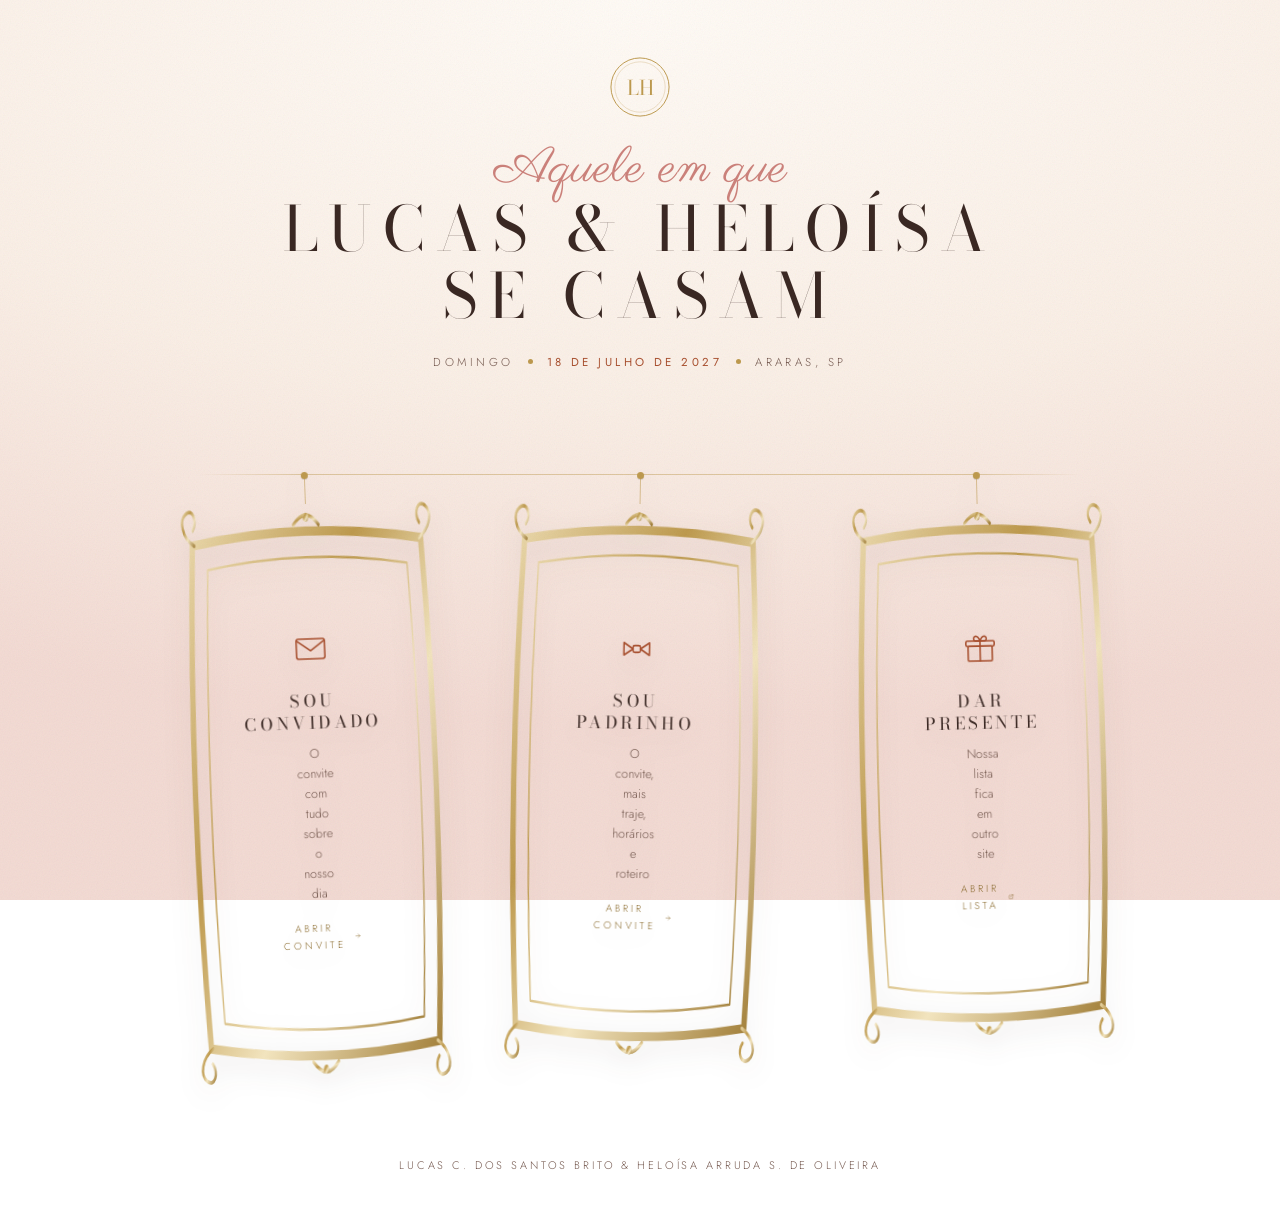
==== commit 237f1309: "Update index.html" ====
--- a/index.html
+++ b/index.html
@@ -25,7 +25,7 @@
   /* ---- Links externos ---------------------------------- */
 
   // Site da lista de presentes (o botão "Dar presente" leva pra cá)
-  presentes: "",
+  presentes: "https://noivos.casar.com/heloisa-e-lucas-2027-07-18#/presentes",
 
   // Álbum compartilhado de fotos (Google Fotos, iCloud, etc.)
   album: "",
@@ -33,10 +33,10 @@
   // Confirmação de presença dos convidados.
   // Pode ser um formulário (Google Forms) ou um link de WhatsApp, ex.:
   // "https://wa.me/5519999999999?text=Ol%C3%A1!%20Confirmo%20minha%20presen%C3%A7a"
-  rsvp: "",
+  rsvp: "https://noivos.casar.com/heloisa-e-lucas-2027-07-18#/rsvp",
 
   // Confirmação de presença dos padrinhos (pode ser o mesmo link acima)
-  rsvpPadrinhos: "",
+  rsvpPadrinhos: "https://noivos.casar.com/heloisa-e-lucas-2027-07-18#/rsvp",
 
   // Grupo de WhatsApp dos padrinhos e madrinhas
   grupoPadrinhos: "",
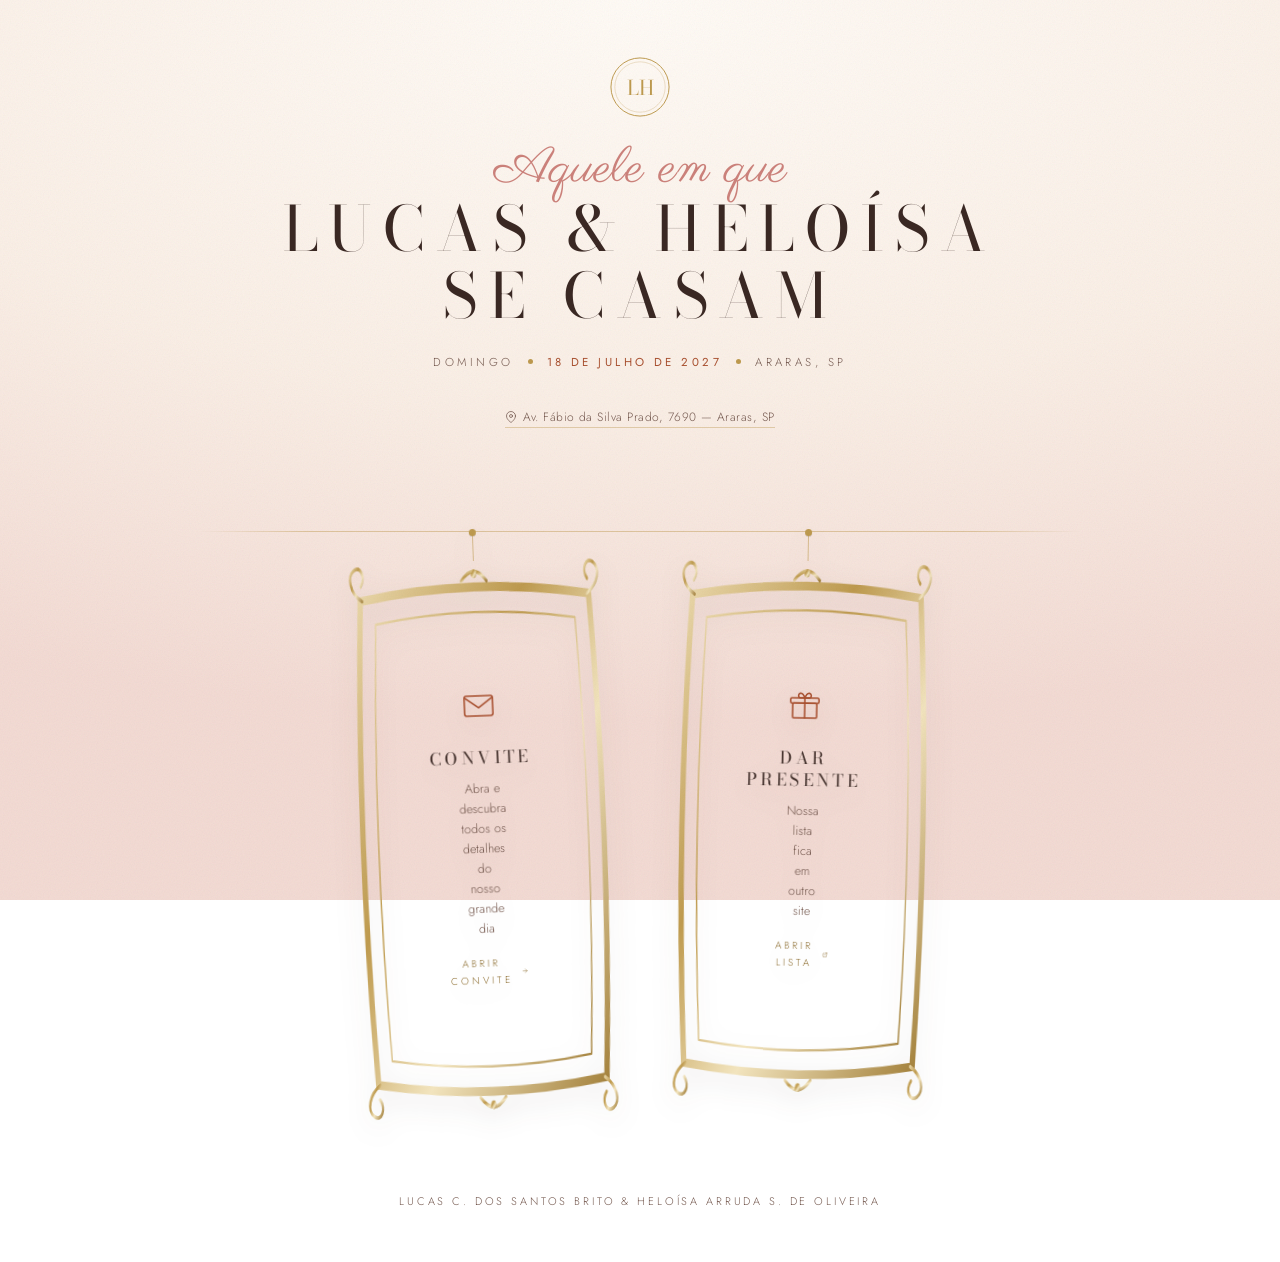
==== commit 6051fc13: "Update index.html" ====
--- a/index.html
+++ b/index.html
@@ -350,7 +350,6 @@
 
 .quadro:nth-child(1) { transform: rotate(-2.2deg); }
 .quadro:nth-child(2) { transform: rotate(1.1deg); }
-.quadro:nth-child(3) { transform: rotate(-1.4deg); }
 
 .quadro:hover,
 .quadro:focus-visible {
@@ -784,6 +783,43 @@
   .capa { padding-top: 26px; }
 }
 
+/* =========================================================
+   Endereço discreto
+   ========================================================= */
+
+.endereco-discreto {
+  margin-top: 24px;
+  font-size: 12px;
+  letter-spacing: .04em;
+  color: var(--tinta-2);
+  line-height: 1.6;
+}
+.endereco-discreto a {
+  color: var(--tinta-2);
+  text-decoration: none;
+  border-bottom: 1px solid rgba(190, 154, 78, .4);
+  transition: color .3s ease, border-color .3s ease;
+  display: inline-flex;
+  align-items: center;
+  gap: 6px;
+}
+.endereco-discreto a:hover {
+  color: var(--terracota);
+  border-color: var(--terracota);
+}
+.endereco-discreto a svg {
+  width: 12px;
+  height: 12px;
+  flex-shrink: 0;
+}
+
+/* Ajuste mobile para o endereço */
+@media (max-width: 480px) {
+  .endereco-discreto {
+    font-size: 11px;
+    margin-top: 18px;
+  }
+}
 </style>
 </head>
 
@@ -794,8 +830,7 @@
      com dois cliques que já funciona.
 
      Para mudar links e horários, edite o bloco CONFIG logo
-     abaixo. Ele se repete nas três páginas: se mudar aqui,
-     mude também em convidados.html e padrinhos.html.
+     abaixo.
      ========================================================= -->
 <body class="pagina-inicial">
 
@@ -843,6 +878,17 @@
     <p class="data-linha">
       <span>Domingo</span> <i></i> <b>18 de julho de 2027</b> <i></i> <span>Araras, SP</span>
     </p>
+
+    <!-- Endereço discreto com link para o GPS -->
+    <p class="endereco-discreto">
+      <a href="https://www.google.com/maps?rlz=1C5GCEM_enBR1119BR1119&gs_lcrp=EgZjaHJvbWUyCggAEEUYFhgeGDkyDQgBEC4YrwEYxwEYgAQyDQgCEC4YrwEYxwEYgAQyBwgDEAAYgAQyBwgEEAAYgAQyCAgFEAAYFhgeMggIBhAAGBYYHjIICAcQABgWGB4yCggIEAAYChgWGB7SAQgzNzc3ajBqN6gCCLACAfEFKRstiHycfZc&um=1&ie=UTF-8&fb=1&gl=br&sa=X&geocode=KWcSGV6UcciUMXt1Tx80XTRw&daddr=Av.+F%C3%A1bio+da+Silva+Prado,+7690+-+Elihu+Root,+Araras+-+SP,+13604-042" target="_blank" rel="noopener">
+        <svg viewBox="0 0 24 24" fill="none" stroke="currentColor" stroke-width="1.5" stroke-linecap="round" stroke-linejoin="round" aria-hidden="true">
+          <path d="M21 10c0 7-9 13-9 13s-9-6-9-13a9 9 0 0 1 18 0z"/>
+          <circle cx="12" cy="10" r="3"/>
+        </svg>
+        Av. Fábio da Silva Prado, 7690 — Araras, SP
+      </a>
+    </p>
   </header>
 
   <nav class="galeria" aria-label="Escolha o seu convite">
@@ -855,25 +901,8 @@
           <path d="M2.6 6.4 12 13.4l9.4-7"/>
         </svg>
       </span>
-      <span class="quadro-nome">Sou convidado</span>
-      <span class="quadro-nota">O convite com tudo sobre o nosso dia</span>
-      <span class="quadro-acao">
-        Abrir convite
-        <svg viewBox="0 0 24 24" fill="none" stroke="currentColor" stroke-width="1.6" stroke-linecap="round" stroke-linejoin="round" aria-hidden="true"><path d="M5 12h14M13 6l6 6-6 6"/></svg>
-      </span>
-    </a>
-
-    <a class="quadro" href="padrinhos.html">
-      <svg class="moldura-svg" viewBox="0 0 320 380" preserveAspectRatio="none" aria-hidden="true"><use href="#moldura"/></svg>
-      <span class="quadro-icone" aria-hidden="true">
-        <svg viewBox="0 0 24 24" fill="none" stroke="currentColor" stroke-width="1.1" stroke-linecap="round" stroke-linejoin="round">
-          <path d="M9.4 12 3 7.6v8.8L9.4 12z"/>
-          <path d="M14.6 12 21 7.6v8.8L14.6 12z"/>
-          <rect x="9.4" y="9.6" width="5.2" height="4.8" rx="1.2"/>
-        </svg>
-      </span>
-      <span class="quadro-nome">Sou padrinho</span>
-      <span class="quadro-nota">O convite, mais traje, horários e roteiro</span>
+      <span class="quadro-nome">Convite</span>
+      <span class="quadro-nota">Abra e descubra todos os detalhes do nosso grande dia</span>
       <span class="quadro-acao">
         Abrir convite
         <svg viewBox="0 0 24 24" fill="none" stroke="currentColor" stroke-width="1.6" stroke-linecap="round" stroke-linejoin="round" aria-hidden="true"><path d="M5 12h14M13 6l6 6-6 6"/></svg>
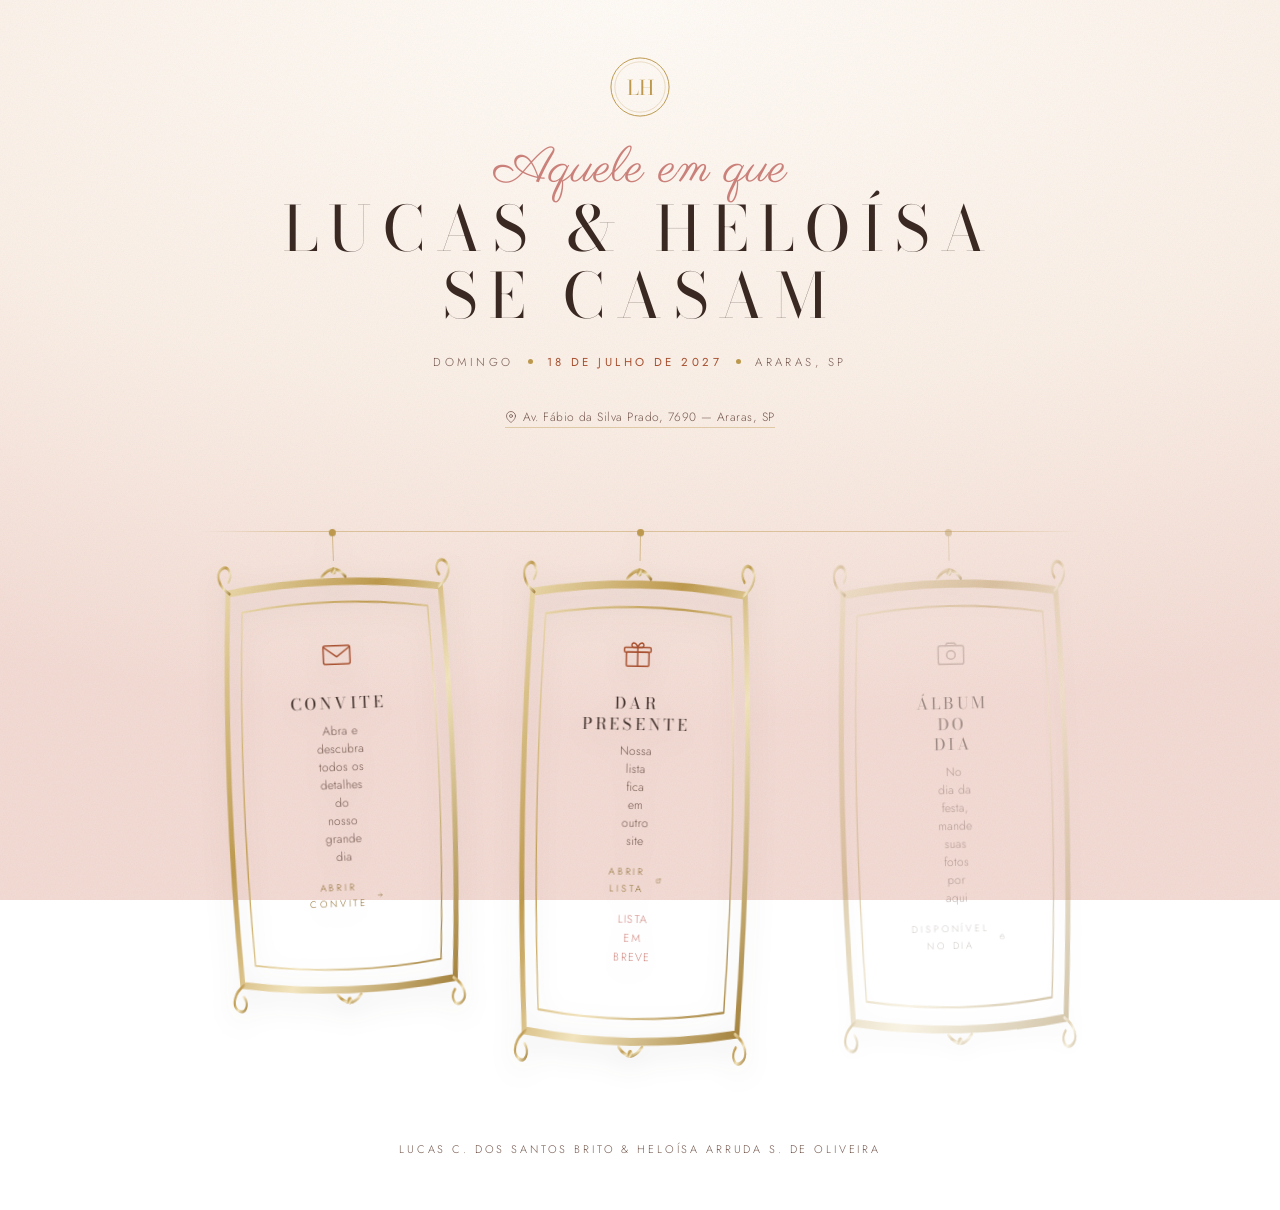
==== commit b9864ef0: "Update index.html" ====
--- a/index.html
+++ b/index.html
@@ -28,6 +28,8 @@
   presentes: "https://noivos.casar.com/heloisa-e-lucas-2027-07-18#/presentes",
 
   // Álbum compartilhado de fotos (Google Fotos, iCloud, etc.)
+  // >>> NO DIA DO EVENTO: cole o link do álbum aqui. <<<
+  // Enquanto estiver vazio, o quadro aparece como "em breve".
   album: "",
 
   // Confirmação de presença dos convidados.
@@ -310,7 +312,7 @@
   flex-wrap: wrap;
   justify-content: center;
   align-items: flex-start;
-  gap: clamp(20px, 4vw, 46px);
+  gap: clamp(18px, 3vw, 38px);
   margin: clamp(52px, 7vw, 84px) auto 0;
   padding-top: var(--trilho);
   position: relative;
@@ -330,17 +332,20 @@
   opacity: .45;
 }
 
+/* ---------------------------------------------------------
+   Quadro — mais compacto no desktop pra não espremer o texto
+   --------------------------------------------------------- */
 .quadro {
   position: relative;
-  width: min(290px, 78vw);
-  aspect-ratio: 320 / 380;
+  width: min(270px, 78vw);
+  aspect-ratio: 320 / 340; /* era 320/380 — mais baixo = menos esticado */
   display: flex;
   flex-direction: column;
   align-items: center;
   justify-content: center;
   text-align: center;
   text-decoration: none;
-  padding: 13% 14%;
+  padding: 8% 13% 10%;
   color: var(--tinta);
   background: transparent;
   filter: drop-shadow(0 10px 14px rgba(58, 40, 35, .12));
@@ -350,6 +355,7 @@
 
 .quadro:nth-child(1) { transform: rotate(-2.2deg); }
 .quadro:nth-child(2) { transform: rotate(1.1deg); }
+.quadro:nth-child(3) { transform: rotate(-1.4deg); }
 
 .quadro:hover,
 .quadro:focus-visible {
@@ -379,29 +385,29 @@
   opacity: .55;
 }
 
-.quadro-icone { color: var(--terracota); margin-bottom: 14px; }
-.quadro-icone svg { width: 34px; height: 34px; }
+.quadro-icone { color: var(--terracota); margin-bottom: 12px; }
+.quadro-icone svg { width: 32px; height: 32px; }
 
 .quadro-nome {
   font-family: var(--display);
   text-transform: uppercase;
   letter-spacing: .2em;
-  font-size: clamp(14px, 1.5vw, 17px);
+  font-size: clamp(14px, 1.4vw, 16px);
   line-height: 1.3;
-  margin: 0 0 10px;
+  margin: 0 0 8px;
 }
 
 .quadro-nota {
-  font-size: 12.5px;
-  line-height: 1.6;
+  font-size: 12px;
+  line-height: 1.5;
   color: var(--tinta-2);
   margin: 0;
-  max-width: 22ch;
+  max-width: 24ch;
 }
 
 .quadro-acao {
-  margin-top: 16px;
-  font-size: 10px;
+  margin-top: 14px;
+  font-size: 9.5px;
   letter-spacing: .3em;
   text-transform: uppercase;
   color: var(--dourado-escuro);
@@ -410,6 +416,19 @@
   gap: 7px;
 }
 .quadro-acao svg { width: 11px; height: 11px; }
+
+/* ---- Quadro bloqueado (álbum antes do dia) ---- */
+.quadro-bloqueado {
+  cursor: default;
+  opacity: .72;
+  filter: drop-shadow(0 8px 12px rgba(58, 40, 35, .1)) grayscale(.15);
+}
+.quadro-bloqueado:hover {
+  transform: rotate(0deg) translateY(-3px);
+  filter: drop-shadow(0 10px 14px rgba(58, 40, 35, .14)) grayscale(.15);
+}
+.quadro-bloqueado .quadro-icone { color: var(--tinta-2); opacity: .6; }
+.quadro-bloqueado .quadro-acao { color: var(--tinta-2); opacity: .7; }
 
 .rodape-inicial {
   margin-top: clamp(46px, 6vw, 72px);
@@ -770,6 +789,43 @@
 }
 
 /* =========================================================
+   Endereço discreto
+   ========================================================= */
+
+.endereco-discreto {
+  margin-top: 24px;
+  font-size: 12px;
+  letter-spacing: .04em;
+  color: var(--tinta-2);
+  line-height: 1.6;
+}
+.endereco-discreto a {
+  color: var(--tinta-2);
+  text-decoration: none;
+  border-bottom: 1px solid rgba(190, 154, 78, .4);
+  transition: color .3s ease, border-color .3s ease;
+  display: inline-flex;
+  align-items: center;
+  gap: 6px;
+}
+.endereco-discreto a:hover {
+  color: var(--terracota);
+  border-color: var(--terracota);
+}
+.endereco-discreto a svg {
+  width: 12px;
+  height: 12px;
+  flex-shrink: 0;
+}
+
+@media (max-width: 480px) {
+  .endereco-discreto {
+    font-size: 11px;
+    margin-top: 18px;
+  }
+}
+
+/* =========================================================
    Telas pequenas
    ========================================================= */
 
@@ -782,44 +838,6 @@
   .voltar { position: static; display: inline-flex; margin-bottom: 26px; }
   .capa { padding-top: 26px; }
 }
-
-/* =========================================================
-   Endereço discreto
-   ========================================================= */
-
-.endereco-discreto {
-  margin-top: 24px;
-  font-size: 12px;
-  letter-spacing: .04em;
-  color: var(--tinta-2);
-  line-height: 1.6;
-}
-.endereco-discreto a {
-  color: var(--tinta-2);
-  text-decoration: none;
-  border-bottom: 1px solid rgba(190, 154, 78, .4);
-  transition: color .3s ease, border-color .3s ease;
-  display: inline-flex;
-  align-items: center;
-  gap: 6px;
-}
-.endereco-discreto a:hover {
-  color: var(--terracota);
-  border-color: var(--terracota);
-}
-.endereco-discreto a svg {
-  width: 12px;
-  height: 12px;
-  flex-shrink: 0;
-}
-
-/* Ajuste mobile para o endereço */
-@media (max-width: 480px) {
-  .endereco-discreto {
-    font-size: 11px;
-    margin-top: 18px;
-  }
-}
 </style>
 </head>
 
@@ -829,8 +847,15 @@
      Este arquivo não depende de nenhuma pasta. Pode abrir
      com dois cliques que já funciona.
 
-     Para mudar links e horários, edite o bloco CONFIG logo
-     abaixo.
+     Para mudar links e horários, edite o bloco CONFIG lá em cima.
+
+     >>> DIA DO EVENTO <<<
+     Para liberar o álbum de fotos, procure a linha:
+         album: "",
+     e cole o link do álbum entre as aspas:
+         album: "https://photos.app.goo.gl/SEU-CODIGO-AQUI",
+     Pronto. O quadro "Álbum do dia" sai do modo bloqueado
+     e passa a abrir o álbum pra quem clicar.
      ========================================================= -->
 <body class="pagina-inicial">
 
@@ -929,6 +954,27 @@
       <span class="aviso-pendente" hidden>Lista em breve</span>
     </a>
 
+    <!-- Álbum do dia: fica bloqueado enquanto CONFIG.album estiver vazio -->
+    <a class="quadro quadro-bloqueado" data-link="album" data-album-bloqueado="1">
+      <svg class="moldura-svg" viewBox="0 0 320 380" preserveAspectRatio="none" aria-hidden="true"><use href="#moldura"/></svg>
+      <span class="quadro-icone" aria-hidden="true">
+        <svg viewBox="0 0 24 24" fill="none" stroke="currentColor" stroke-width="1.1" stroke-linecap="round" stroke-linejoin="round">
+          <rect x="2.5" y="5" width="19" height="14" rx="1.6"/>
+          <circle cx="12" cy="12" r="3.2"/>
+          <path d="M8 5 9.2 3.2h5.6L16 5"/>
+        </svg>
+      </span>
+      <span class="quadro-nome">Álbum do dia</span>
+      <span class="quadro-nota">No dia da festa, mande suas fotos por aqui</span>
+      <span class="quadro-acao">
+        Disponível no dia
+        <svg viewBox="0 0 24 24" fill="none" stroke="currentColor" stroke-width="1.5" stroke-linecap="round" stroke-linejoin="round" aria-hidden="true">
+          <rect x="5" y="11" width="14" height="9" rx="1.6"/>
+          <path d="M8 11V8a4 4 0 0 1 8 0v3"/>
+        </svg>
+      </span>
+    </a>
+
   </nav>
 
   <p class="rodape-inicial">Lucas C. dos Santos Brito &amp; Heloísa Arruda S. de Oliveira</p>
@@ -938,7 +984,7 @@
 <script>
 /* =========================================================
    Lucas & Heloísa — comportamento do site
-   Não precisa mexer aqui. Tudo que muda está em config.js
+   Não precisa mexer aqui. Tudo que muda está no CONFIG.
    ========================================================= */
 
 (function () {
@@ -950,13 +996,21 @@
   /* ---- 1. Aplica os links vindos do config ------------- */
 
   document.querySelectorAll("[data-link]").forEach(function (el) {
-    var destino = (C[el.dataset.link] || "").trim();
+    var chave = el.dataset.link;
+    var destino = (C[chave] || "").trim();
 
     if (destino) {
+      // Link preenchido: vira link de verdade.
       el.setAttribute("href", destino);
       if (/^https?:/i.test(destino)) {
         el.setAttribute("target", "_blank");
         el.setAttribute("rel", "noopener");
+      }
+      // Se era o álbum bloqueado, libera.
+      if (chave === "album" && el.dataset.albumBloqueado === "1") {
+        el.classList.remove("quadro-bloqueado");
+        el.removeAttribute("data-album-bloqueado");
+        el.removeAttribute("aria-disabled");
       }
       return;
     }
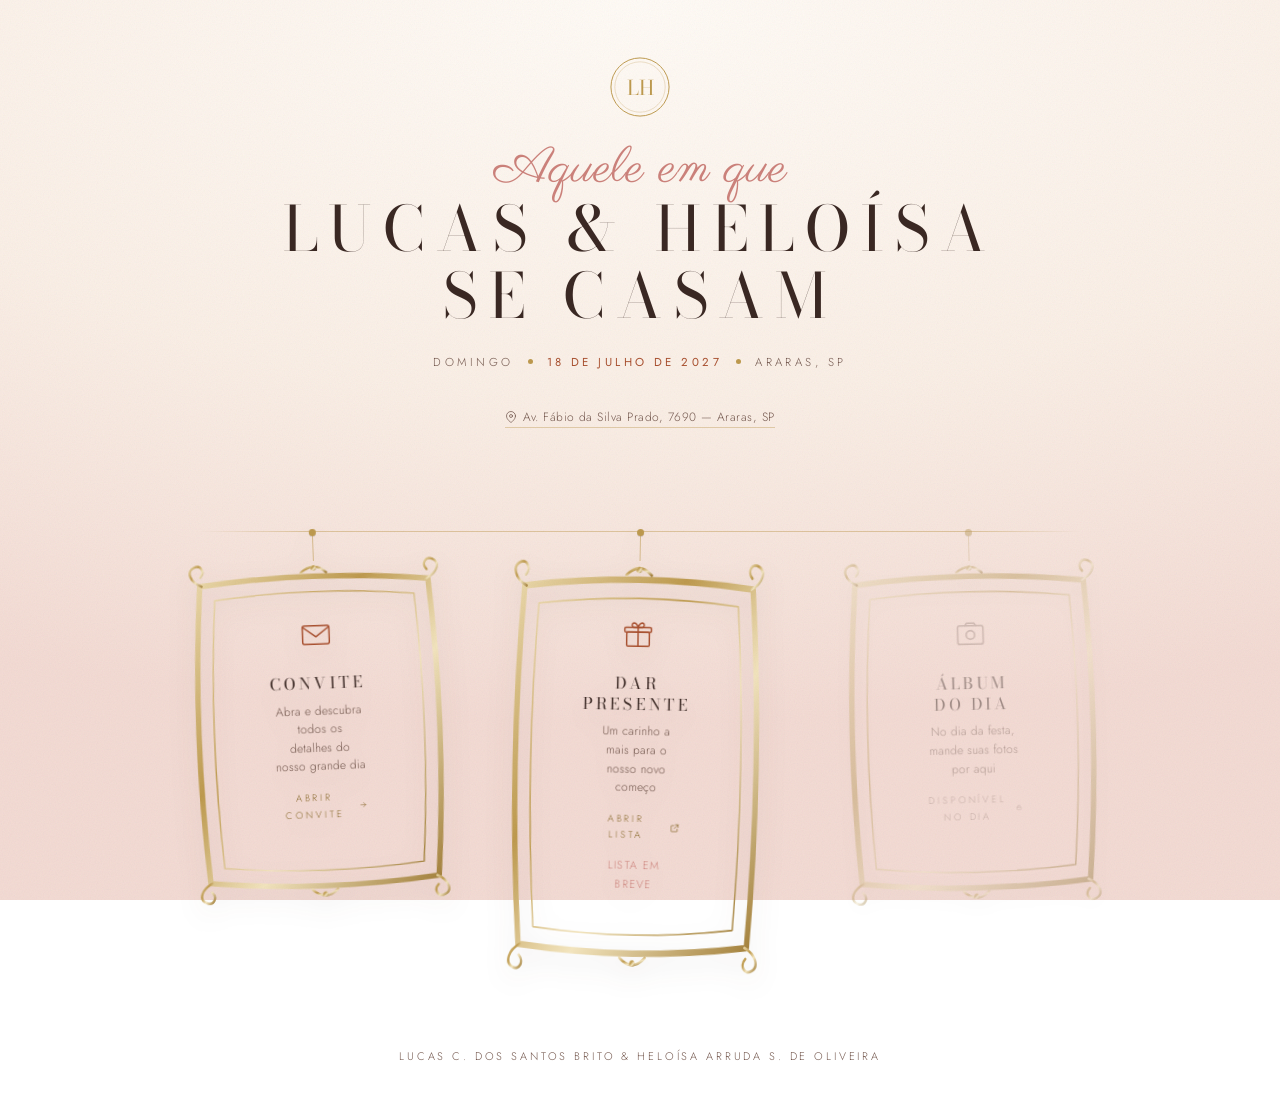
==== commit ce8217dc: "Update index.html" ====
--- a/index.html
+++ b/index.html
@@ -333,19 +333,19 @@
 }
 
 /* ---------------------------------------------------------
-   Quadro — mais compacto no desktop pra não espremer o texto
+   Quadro — mais largo e menos esticado pra o texto respirar
    --------------------------------------------------------- */
 .quadro {
   position: relative;
-  width: min(270px, 78vw);
-  aspect-ratio: 320 / 340; /* era 320/380 — mais baixo = menos esticado */
+  width: min(290px, 80vw);
+  aspect-ratio: 320 / 300; /* mais baixo ainda = texto cabe sem apertar */
   display: flex;
   flex-direction: column;
   align-items: center;
   justify-content: center;
   text-align: center;
   text-decoration: none;
-  padding: 8% 13% 10%;
+  padding: 6% 10% 8%;
   color: var(--tinta);
   background: transparent;
   filter: drop-shadow(0 10px 14px rgba(58, 40, 35, .12));
@@ -399,10 +399,10 @@
 
 .quadro-nota {
   font-size: 12px;
-  line-height: 1.5;
+  line-height: 1.55;
   color: var(--tinta-2);
   margin: 0;
-  max-width: 24ch;
+  max-width: 30ch; /* era 24ch — mais espaço horizontal pro texto */
 }
 
 .quadro-acao {
@@ -832,7 +832,7 @@
 @media (max-width: 720px) {
   .galeria { --trilho: 30px; }
   .galeria::before { left: 30%; right: 30%; }
-  .quadro { width: min(300px, 82vw); }
+  .quadro { width: min(300px, 82vw); aspect-ratio: 320 / 340; }
   .quadro:nth-child(n) { transform: rotate(0deg); }
   .roteiro li { grid-template-columns: 70px 1fr; gap: 14px; }
   .voltar { position: static; display: inline-flex; margin-bottom: 26px; }
@@ -946,7 +946,7 @@
         </svg>
       </span>
       <span class="quadro-nome">Dar presente</span>
-      <span class="quadro-nota">Nossa lista fica em outro site</span>
+      <span class="quadro-nota">Um carinho a mais para o nosso novo começo</span>
       <span class="quadro-acao">
         Abrir lista
         <svg viewBox="0 0 24 24" fill="none" stroke="currentColor" stroke-width="1.6" stroke-linecap="round" stroke-linejoin="round" aria-hidden="true"><path d="M14 4h6v6M20 4l-9 9M18 14v5a1 1 0 0 1-1 1H5a1 1 0 0 1-1-1V7a1 1 0 0 1 1-1h5"/></svg>
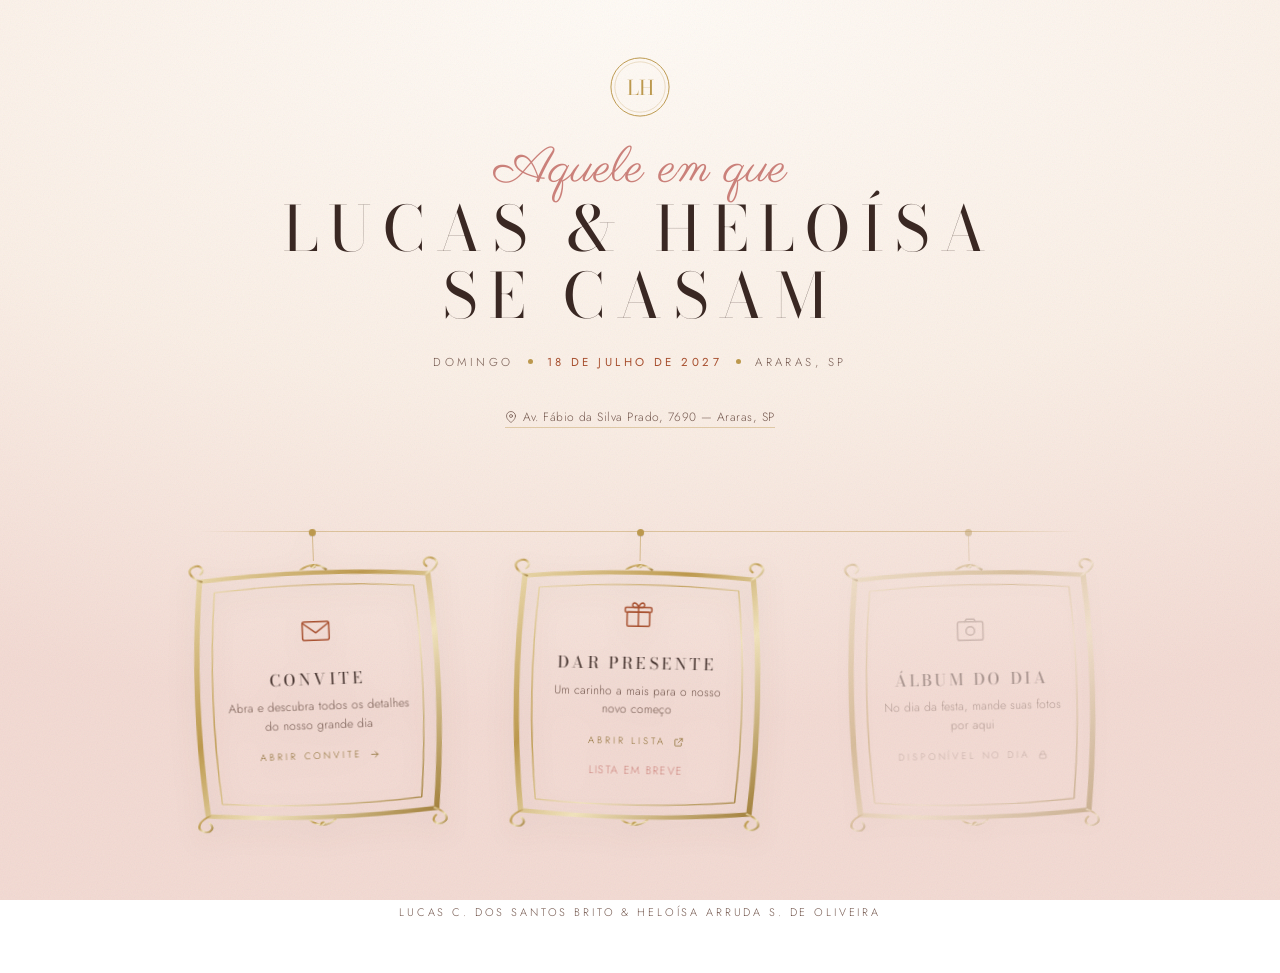
==== commit 52e458b1: "Update index.html" ====
--- a/index.html
+++ b/index.html
@@ -345,7 +345,7 @@
   justify-content: center;
   text-align: center;
   text-decoration: none;
-  padding: 6% 10% 8%;
+  padding: 3% 5% 4%;
   color: var(--tinta);
   background: transparent;
   filter: drop-shadow(0 10px 14px rgba(58, 40, 35, .12));
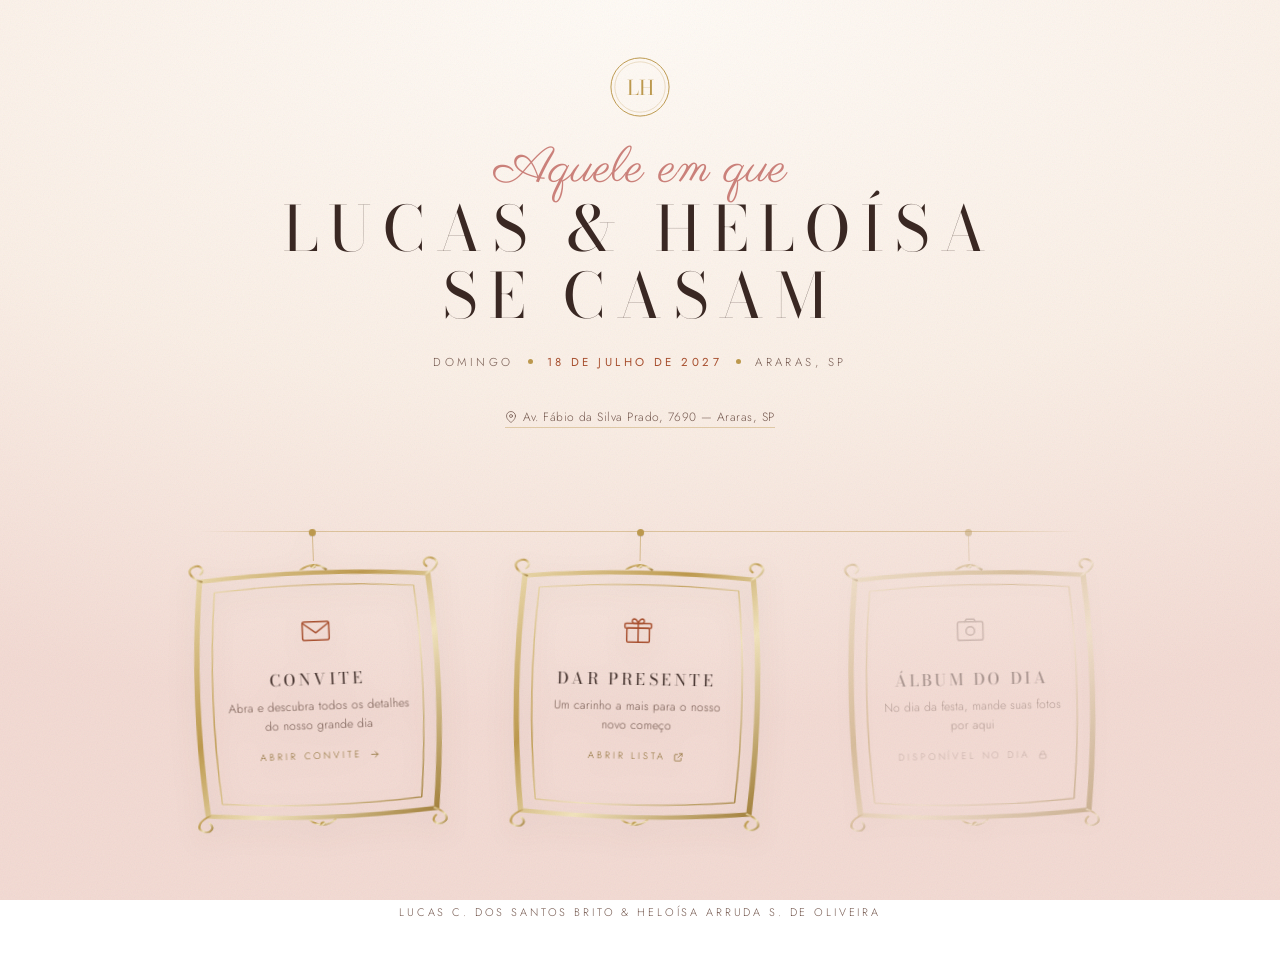
==== commit cdf471e1: "Update index.html" ====
--- a/index.html
+++ b/index.html
@@ -951,7 +951,6 @@
         Abrir lista
         <svg viewBox="0 0 24 24" fill="none" stroke="currentColor" stroke-width="1.6" stroke-linecap="round" stroke-linejoin="round" aria-hidden="true"><path d="M14 4h6v6M20 4l-9 9M18 14v5a1 1 0 0 1-1 1H5a1 1 0 0 1-1-1V7a1 1 0 0 1 1-1h5"/></svg>
       </span>
-      <span class="aviso-pendente" hidden>Lista em breve</span>
     </a>
 
     <!-- Álbum do dia: fica bloqueado enquanto CONFIG.album estiver vazio -->
